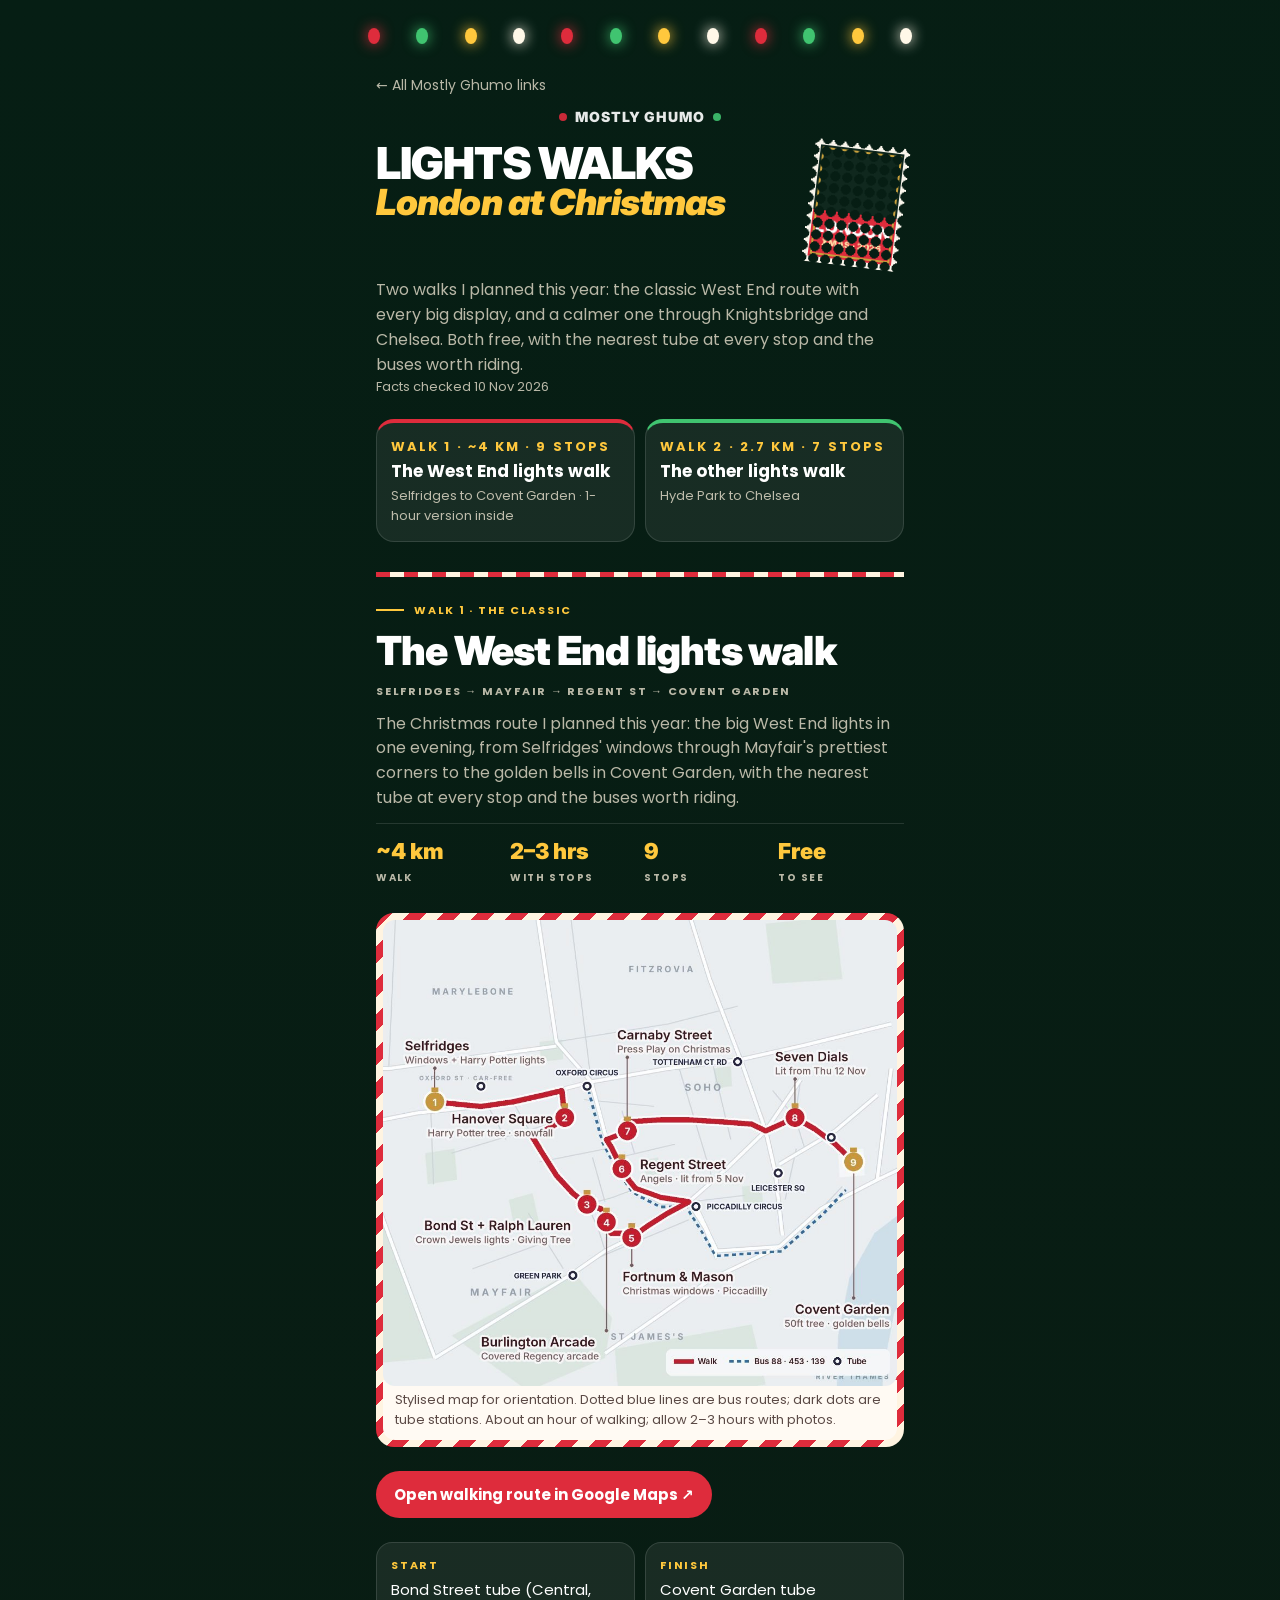
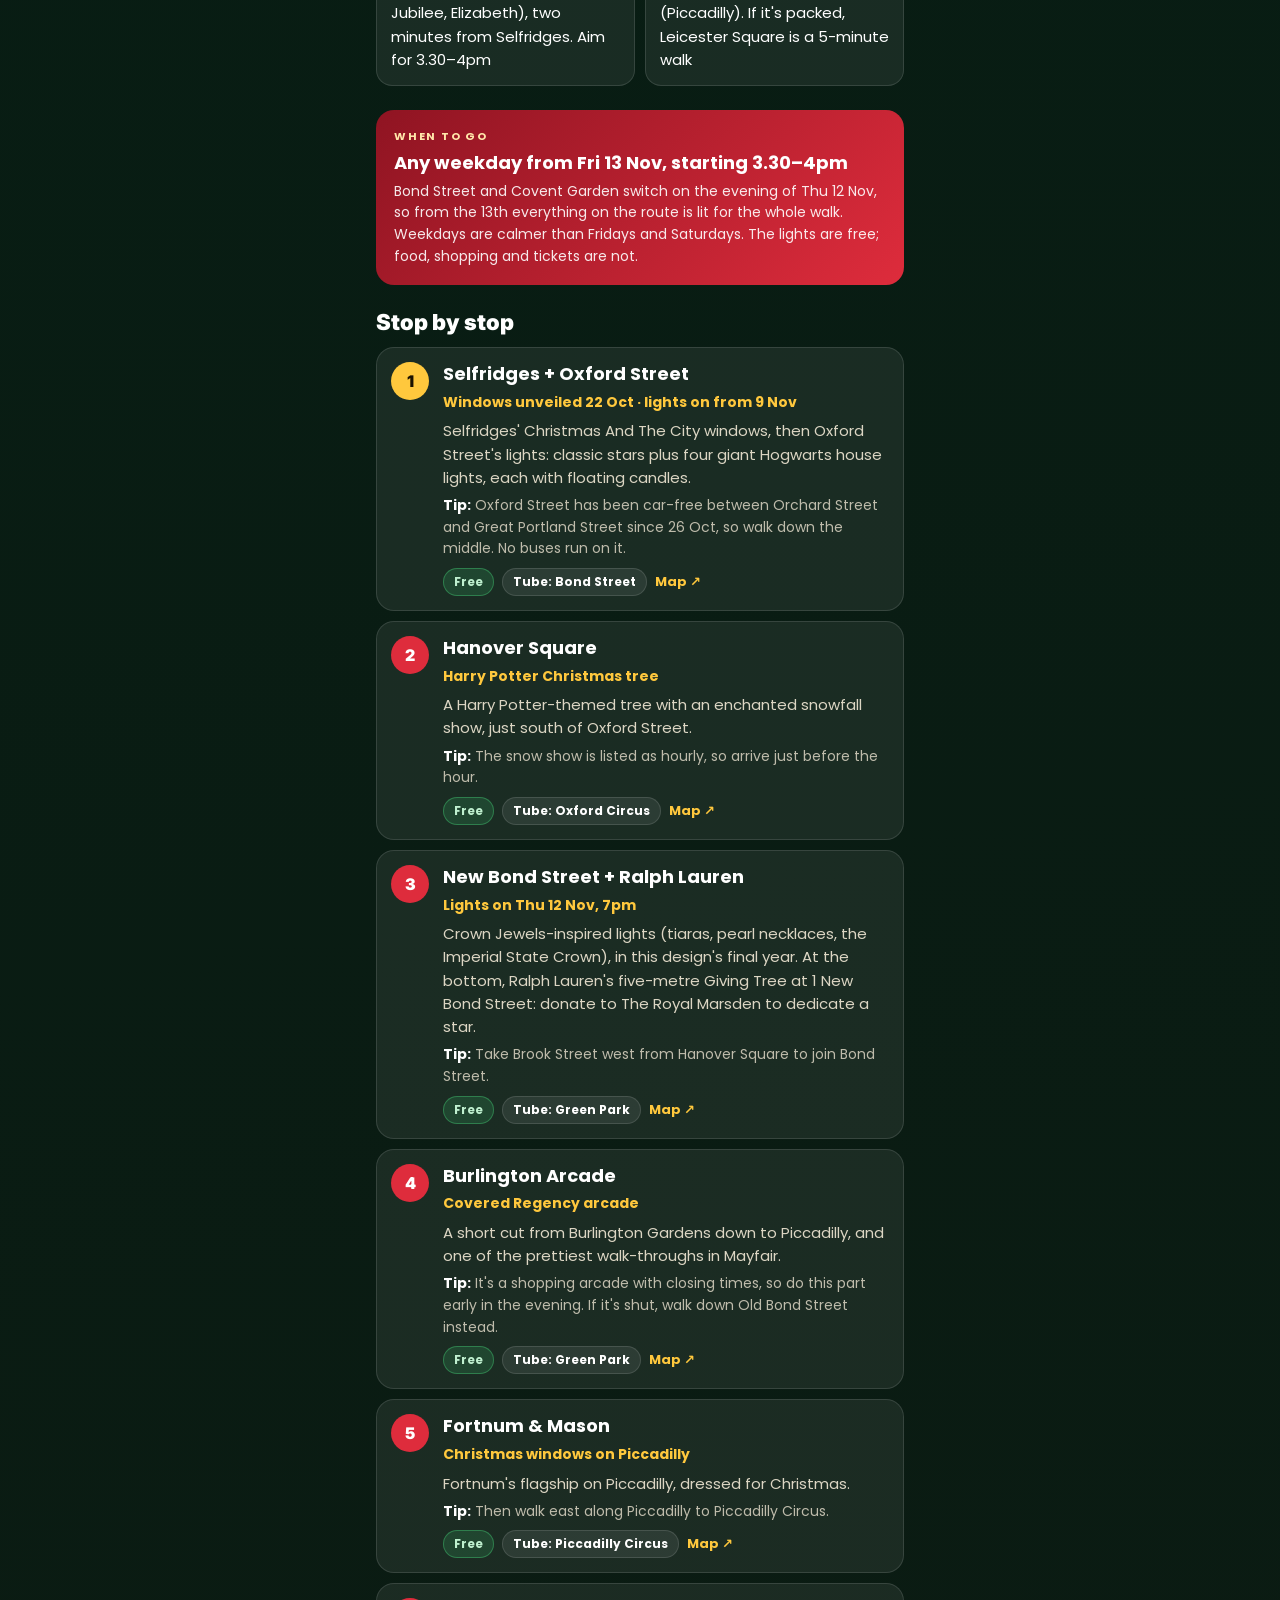
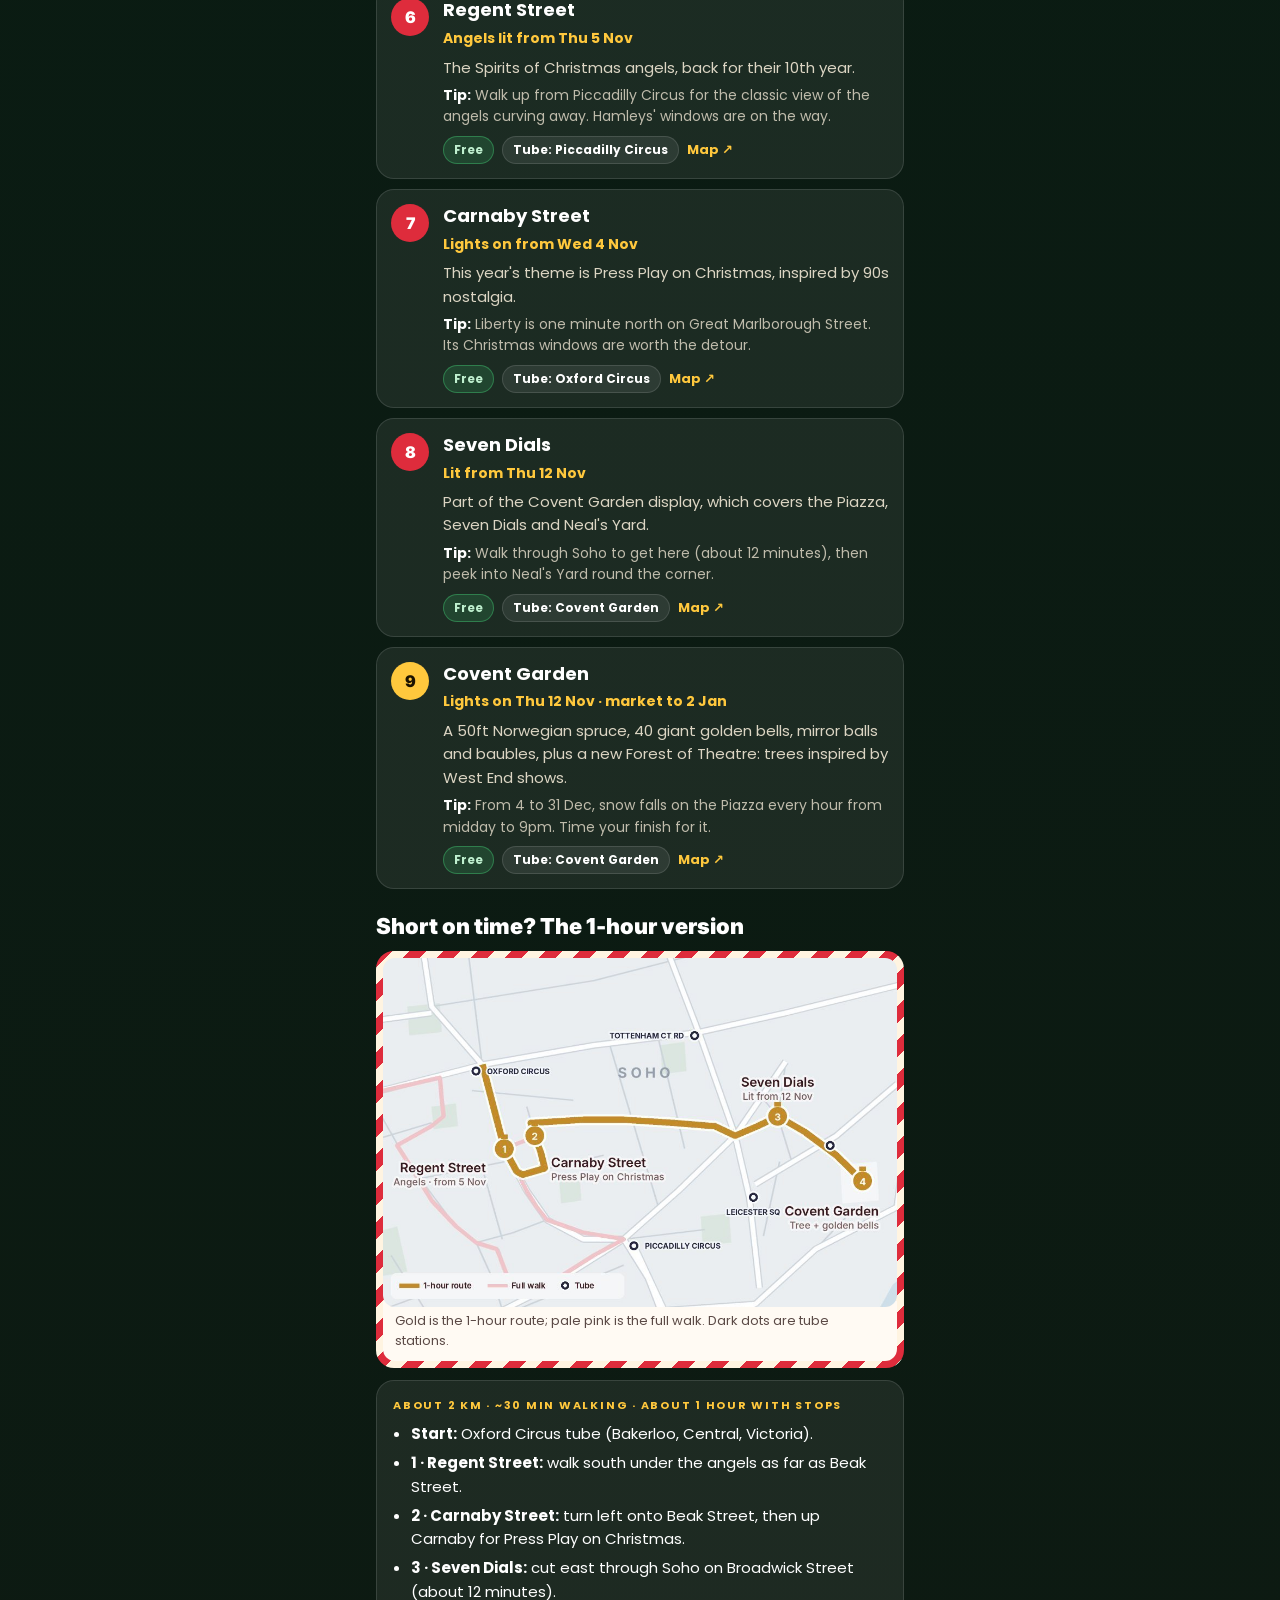
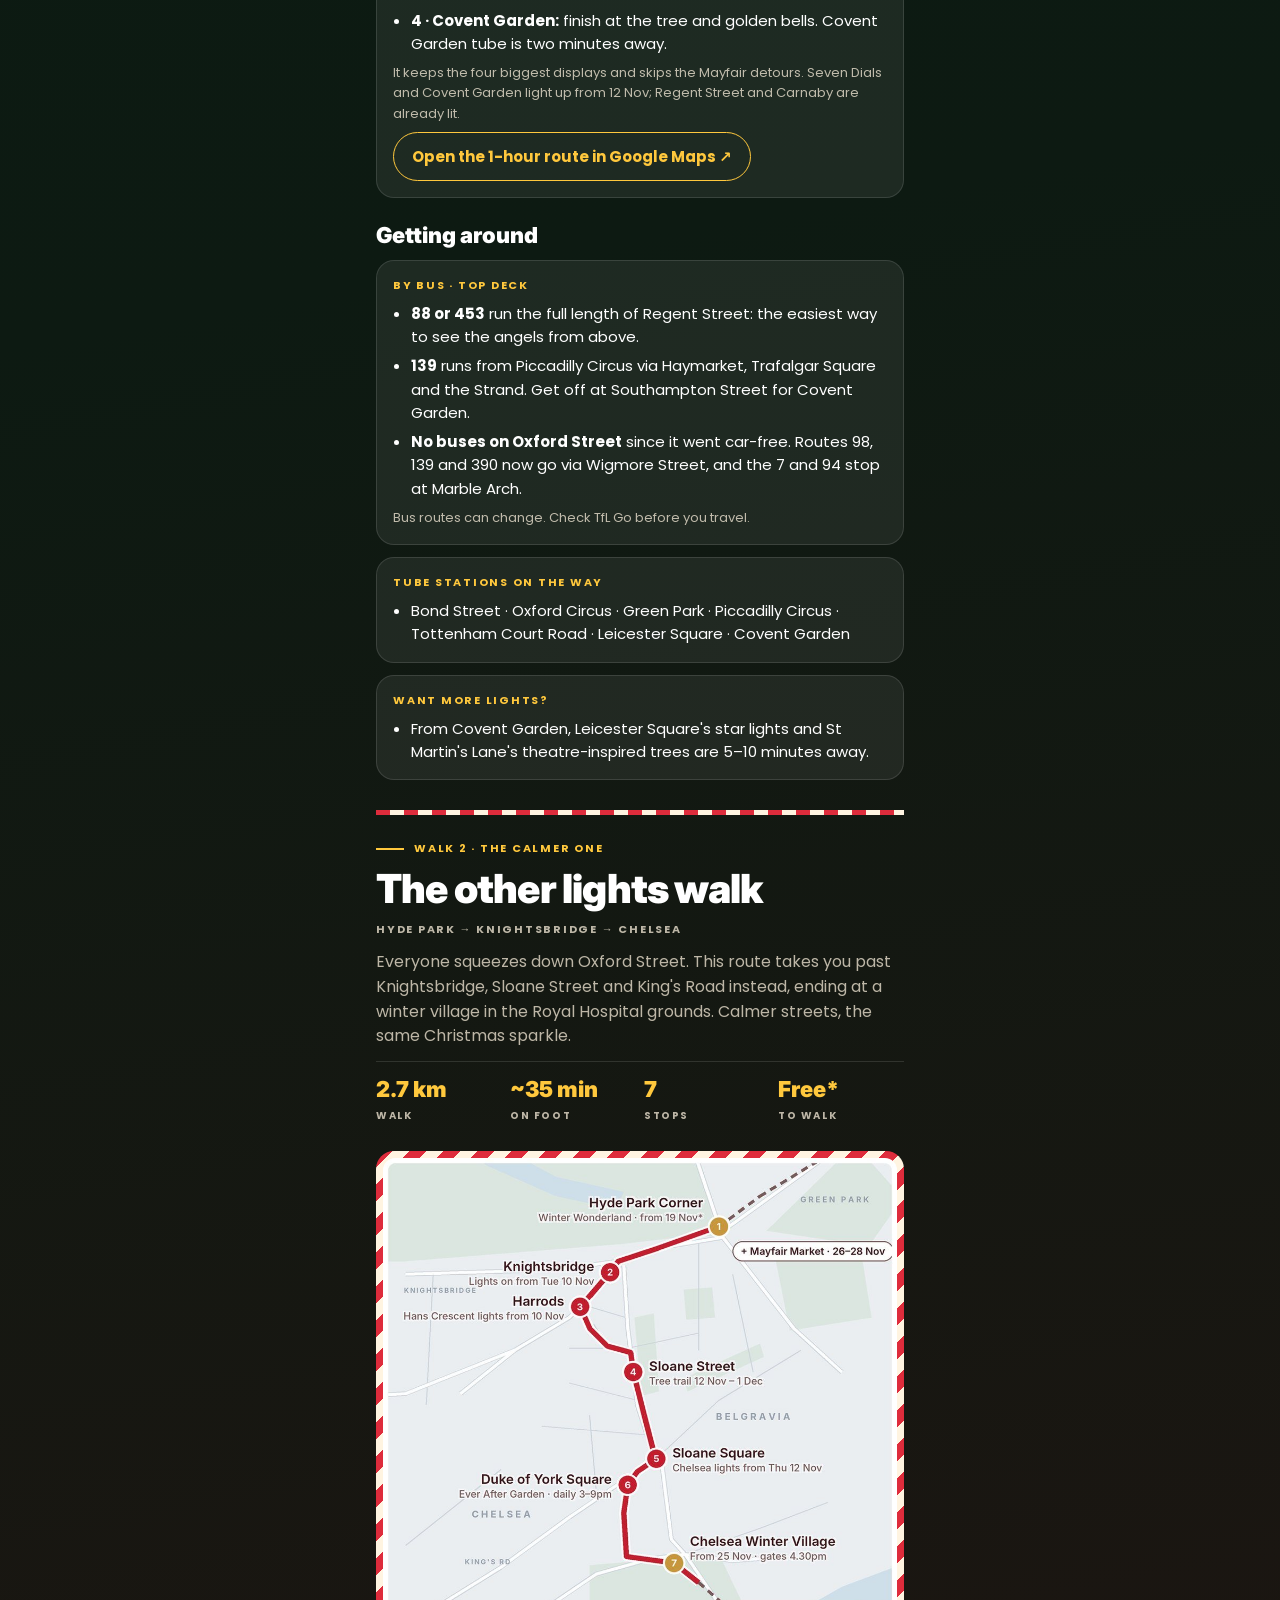
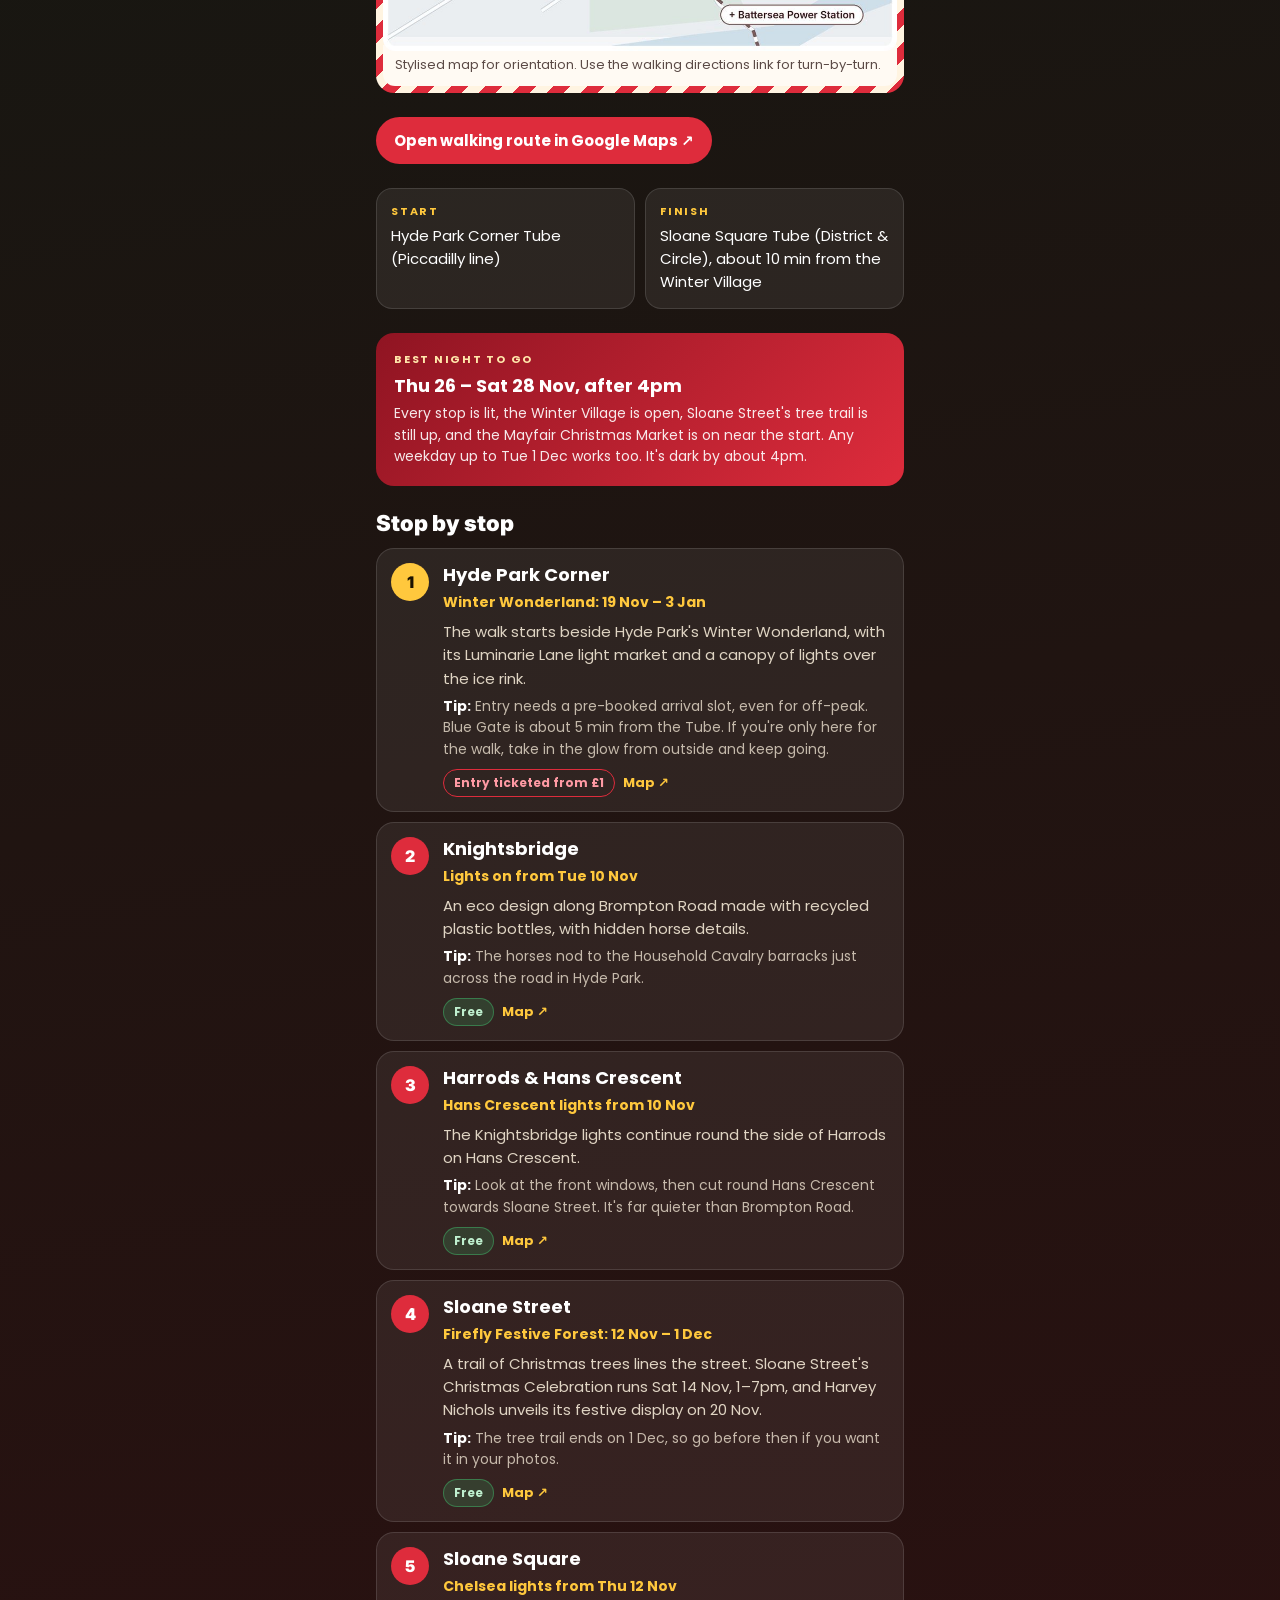
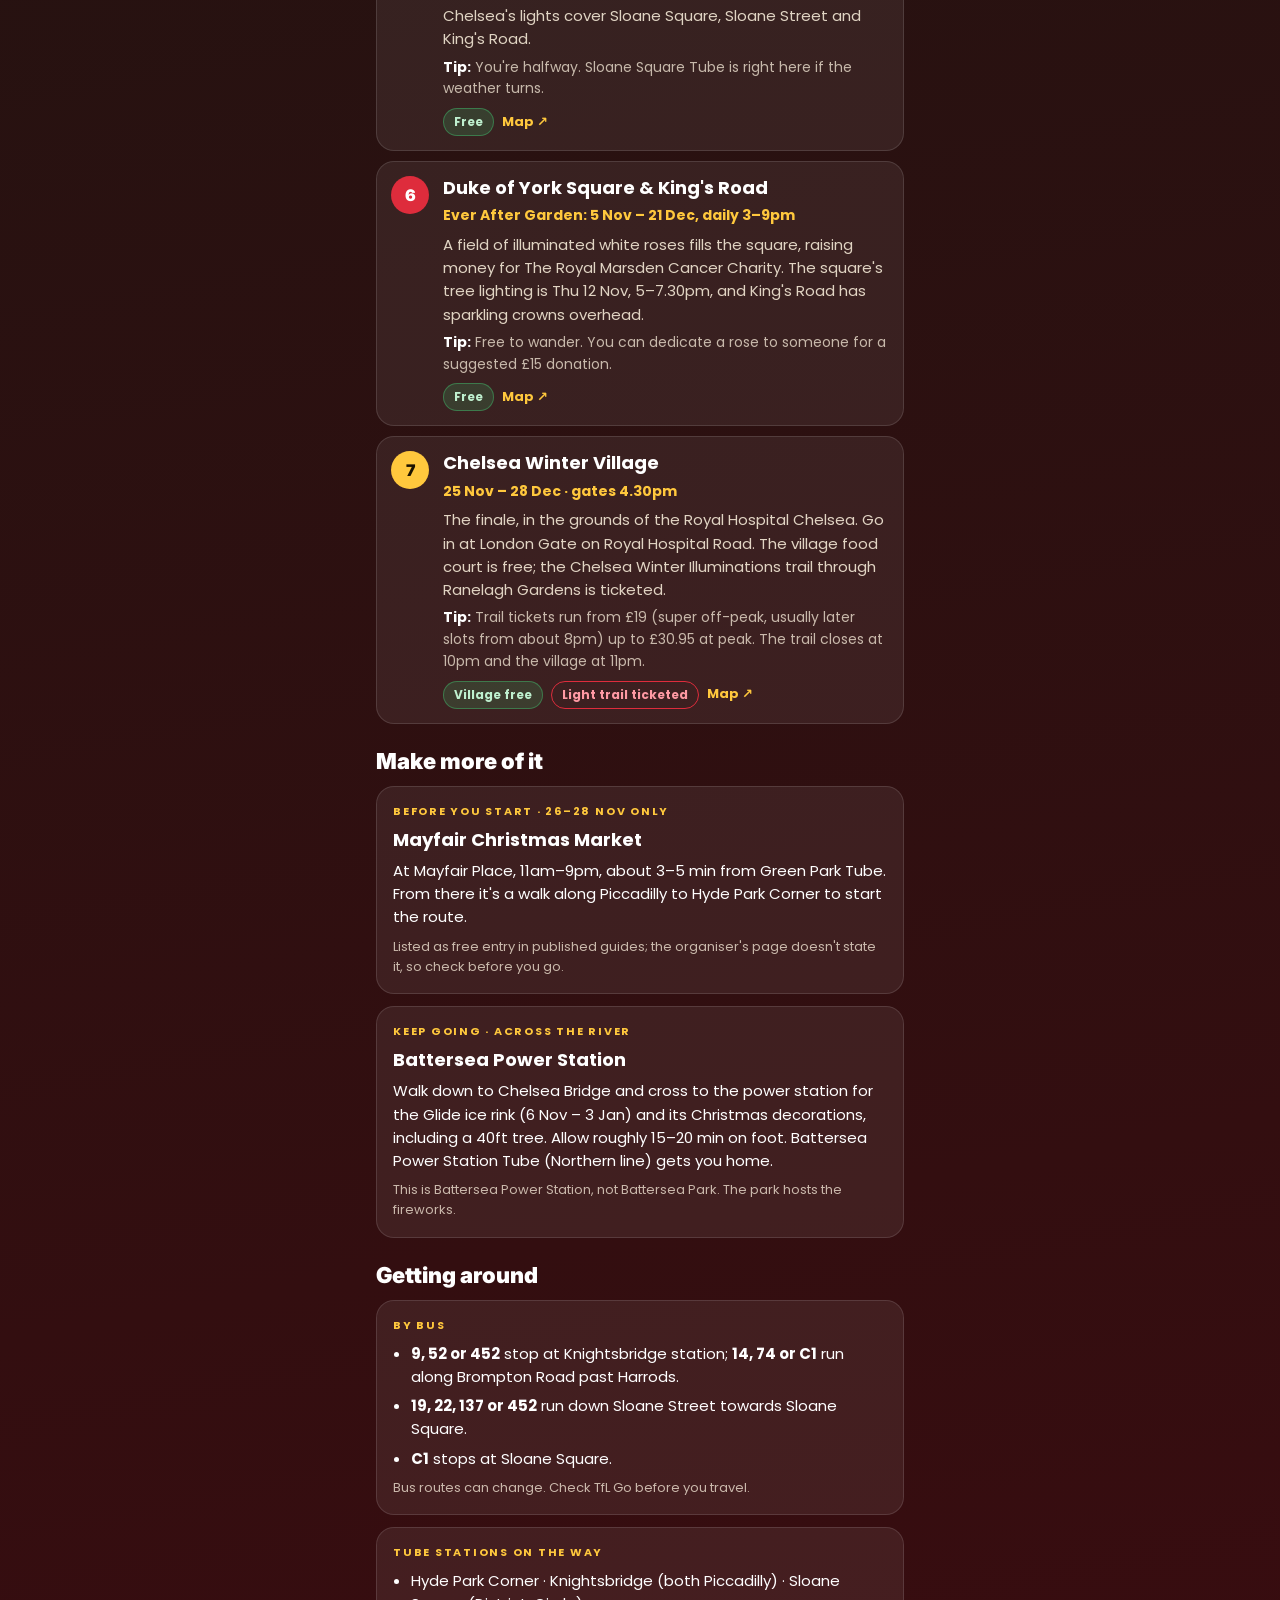
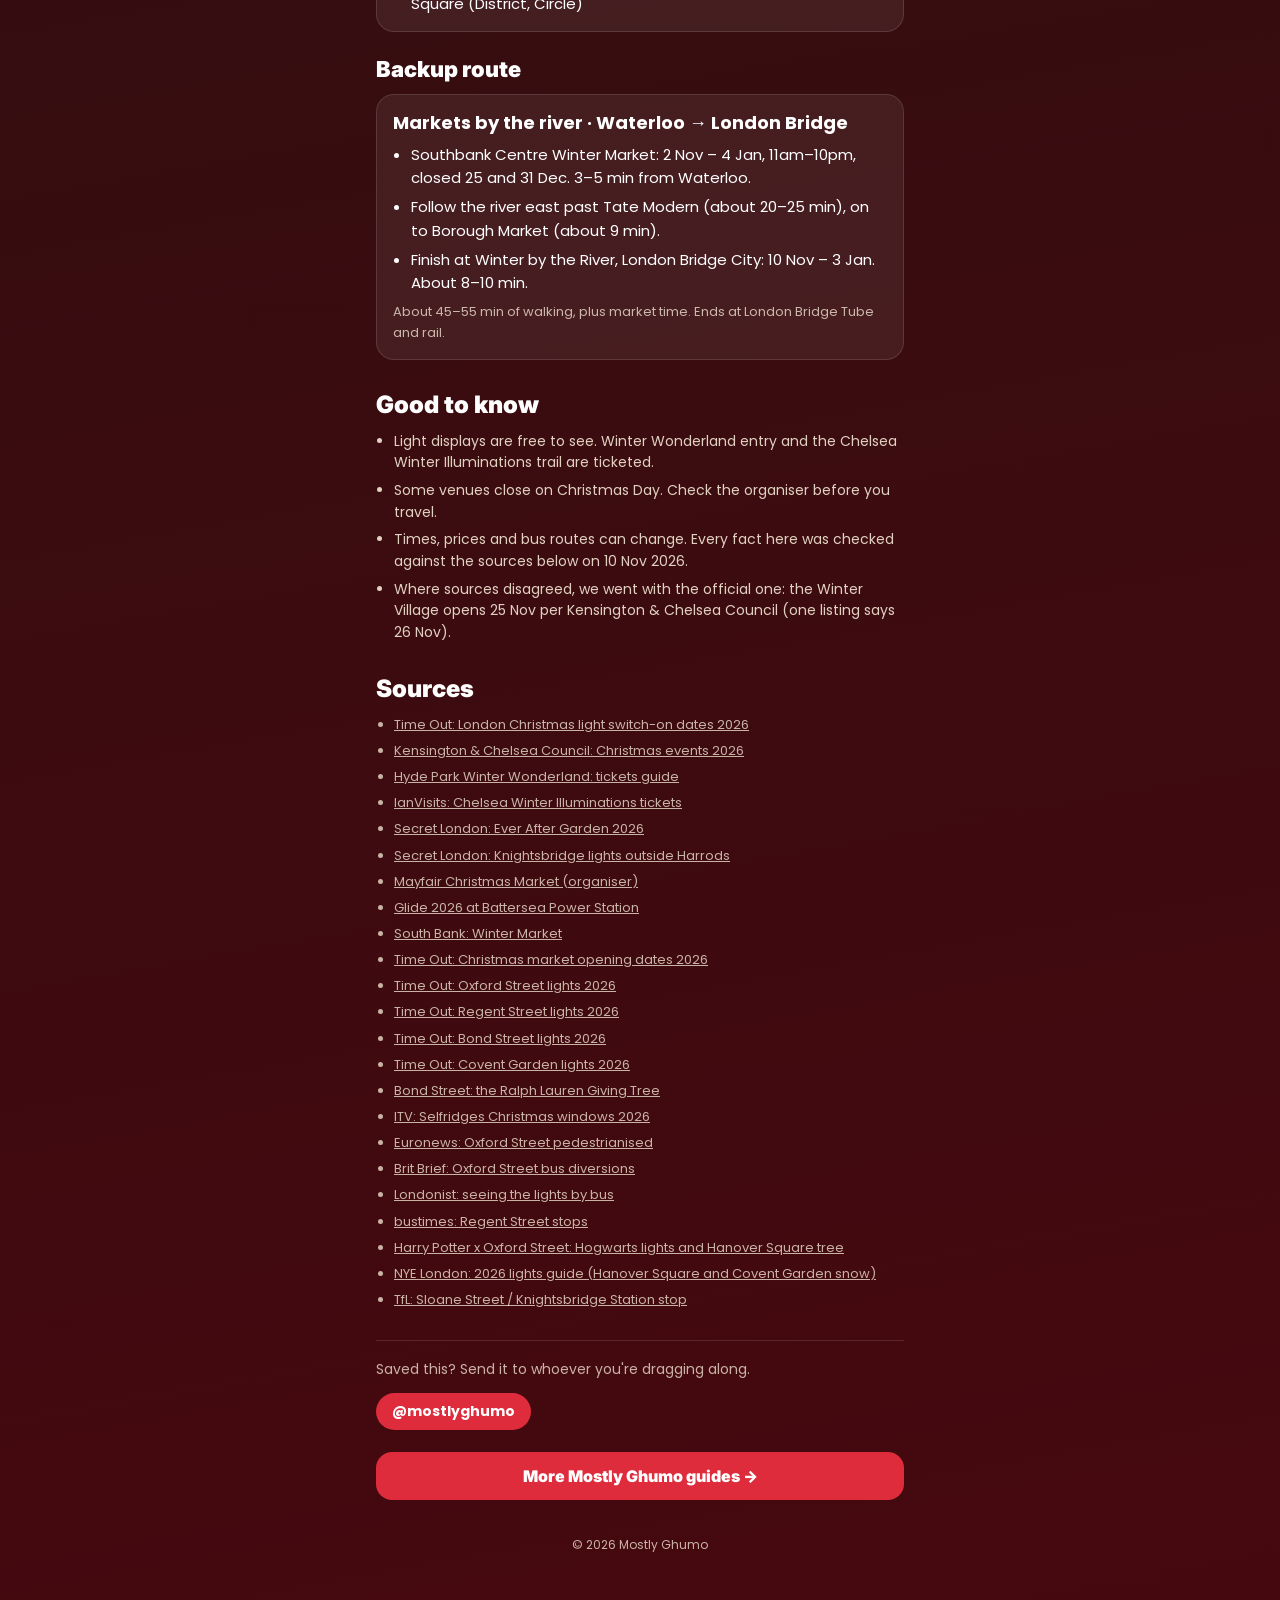
==== london-christmas-lights/index.html @ 2787b3d9 "Add London Christmas lights walks guide and link it from the hub Co-Authored-By: Claude Opus 5.5 <no" ====
<!doctype html>
<html lang="en">
<head>
<meta charset="utf-8">
<meta name="viewport" content="width=device-width,initial-scale=1">
<title>London Christmas Lights Walks 2026 · Mostly Ghumo</title>
<meta name="description" content="The London Christmas lights walk I planned this year: 9 West End stops from Selfridges to Covent Garden, a 1-hour version, a calmer Knightsbridge and Chelsea walk, plus nearest tubes and buses.">
<meta property="og:title" content="London Christmas lights walks 2026">
<meta property="og:description" content="9 stops, ~4 km, free: Selfridges to Covent Garden, with tubes and buses at every stop.">
<meta property="og:image" content="../assets/og-lights-walk.jpg">
<link rel="preconnect" href="https://fonts.googleapis.com"><link rel="preconnect" href="https://fonts.gstatic.com" crossorigin>
<link href="https://fonts.googleapis.com/css2?family=Inter:ital,wght@0,900;1,900&family=Poppins:wght@400;500;700&display=swap" rel="stylesheet">
<link rel="stylesheet" href="../assets/style.css">
<style>
/* Lights-walk guide, in the site's night-sky Christmas theme */
.lw{display:flex;flex-direction:column;gap:30px;margin-top:22px;line-height:1.55}
.lw section{margin-top:0}
.lw h2,.lw h3{margin:0;text-wrap:balance}
.lw h2{font:900 24px "Inter",sans-serif;display:block}
.lw h3{font:700 18px "Poppins",sans-serif;line-height:1.3}
.lw p{margin:0}
.lw .caps{font:700 11px "Poppins",sans-serif;letter-spacing:.16em;text-transform:uppercase}
.lw .switch{display:grid;grid-template-columns:1fr 1fr;gap:10px}
.lw .switch a{display:flex;flex-direction:column;gap:4px;padding:14px;border-radius:18px;background:var(--card);border:1px solid var(--line);border-top:4px solid var(--red);text-decoration:none;min-width:0}
.lw .switch a:last-child{border-top-color:var(--green)}
.lw .switch a .caps{color:var(--gold)}
.lw .switch a b{font-size:17px;line-height:1.25}
.lw .switch a span{color:var(--muted);font-size:13px}
@media (max-width:440px){.lw .switch{grid-template-columns:1fr}}
.lw .route{display:flex;flex-direction:column;gap:24px;padding-top:30px;background:repeating-linear-gradient(90deg,var(--red) 0 14px,var(--cream) 14px 28px) top/100% 5px no-repeat}
.lw .hero{display:flex;flex-direction:column;gap:12px;text-align:left;margin:0}
.lw .eyebrow{display:flex;align-items:center;gap:10px;color:var(--gold)}
.lw .eyebrow::before{content:"";width:28px;height:2px;background:var(--gold)}
.lw .routeh{font:900 clamp(30px,8vw,40px)/1 "Inter",sans-serif;letter-spacing:-.02em}
.lw .path{color:var(--muted)}
.lw .lede{color:var(--muted)}
.lw .stats{display:grid;grid-template-columns:repeat(4,1fr);gap:8px;border-top:1px solid var(--line);padding-top:14px}
.lw .stats b{display:block;font:900 22px "Inter",sans-serif;color:var(--gold)}
.lw .stats span{color:var(--muted);font-size:10px}
@media (max-width:440px){.lw .stats{grid-template-columns:repeat(2,1fr);row-gap:14px}}
.lw .map{margin:0;padding:7px;border-radius:18px;background:repeating-linear-gradient(135deg,var(--red) 0 12px,var(--cream) 12px 24px)}
.lw .map img{display:block;width:100%;height:auto;border-radius:12px}
.lw .map figcaption{color:#5b4a46;background:#fffaf3;font-size:13px;padding:10px 12px;border-radius:0 0 12px 12px;margin-top:-6px}
.lw .btnrow{display:flex;flex-wrap:wrap;gap:10px}
.lw .btn{display:inline-flex;align-items:center;gap:8px;background:var(--red);color:#fff;text-decoration:none;font-weight:700;padding:12px 18px;border-radius:99px;font-size:15px}
.lw .btn.ghost{background:transparent;border:1.5px solid var(--gold);color:var(--gold)}
.lw .plan{display:grid;grid-template-columns:1fr 1fr;gap:10px}
.lw .plan div{background:var(--card);border:1px solid var(--line);border-radius:16px;padding:14px;min-width:0;font-size:15px}
.lw .plan .caps{color:var(--gold);display:block;margin-bottom:4px}
@media (max-width:440px){.lw .plan{grid-template-columns:1fr}}
.lw .best{background:linear-gradient(135deg,#8f1422,var(--red));border-radius:18px;padding:18px;display:flex;flex-direction:column;gap:6px}
.lw .best .caps{color:#ffe6aa}
.lw .best p{font-size:18px;font-weight:700;line-height:1.3}
.lw .best small{opacity:.9;font-size:14px}
.lw .section{display:flex;flex-direction:column;gap:12px}
.lw .sub{font:900 22px "Inter",sans-serif}
.lw .stops{list-style:none;margin:0;padding:0;display:grid;gap:10px}
.lw .stop{display:grid;grid-template-columns:40px 1fr;gap:12px;padding:14px;border-radius:18px;background:var(--card);border:1px solid var(--line)}
.lw .num{width:38px;height:38px;border-radius:50%;background:var(--red);color:#fff;display:grid;place-items:center;font:900 16px "Inter",sans-serif}
.lw .stop.end .num{background:var(--gold);color:#1b1200}
.lw .stop > div{min-width:0;display:flex;flex-direction:column;gap:6px}
.lw .when{color:var(--gold);font-weight:700;font-size:14px}
.lw .what{color:rgba(255,244,225,.85);font-size:15px}
.lw .tip{font-size:14px;color:var(--muted)}
.lw .tip b{color:#fff}
.lw .meta{display:flex;flex-wrap:wrap;gap:8px;align-items:center;margin-top:2px}
.lw .chip{font:700 12px "Poppins",sans-serif;padding:4px 10px;border-radius:99px;background:rgba(64,196,112,.18);border:1px solid rgba(64,196,112,.45);color:#bff0cf;cursor:default}
.lw .chip.tube{background:rgba(255,255,255,.08);border-color:var(--line);color:#fff}
.lw .chip.paid{background:transparent;border-color:var(--red);color:#ff9aa4}
.lw .maplink{font-size:13px;font-weight:700;color:var(--gold);text-decoration:none}
.lw .card{background:var(--card);border:1px solid var(--line);border-radius:18px;padding:16px;display:flex;flex-direction:column;gap:8px;font-size:15px}
.lw .card .caps{color:var(--gold)!important}
.lw .card ul,.lw .facts{margin:0;padding-left:18px;display:flex;flex-direction:column;gap:6px}
.lw .note{margin:0;padding:0;border:0;color:var(--muted);font-size:13px}
.lw .facts{font-size:14px;color:rgba(255,244,225,.85)}
.lw .src{font-size:13px;color:var(--muted)}
.lw .src li{word-break:break-word}
.lw .src a{color:var(--muted)}
.lw .lwfoot{display:flex;justify-content:space-between;align-items:center;gap:12px;flex-wrap:wrap;border-top:1px solid var(--line);padding-top:18px;color:var(--muted);font-size:14px}
.lw .handle{background:var(--red);color:#fff;padding:8px 16px;border-radius:99px;font-weight:700;text-decoration:none}
.lw a:focus-visible{outline:2px solid var(--gold);outline-offset:3px;border-radius:6px}
</style>
</head>
<body>
<div class="snow" aria-hidden="true"></div>
<main class="wrap">
  <div class="lights" aria-hidden="true"><span></span><span></span><span></span><span></span><span></span><span></span><span></span><span></span><span></span><span></span><span></span><span></span></div>
  <a class="back" href="../">← All Mostly Ghumo links</a>
  <div class="brand">MOSTLY GHUMO</div>
  <div class="ghead">
    <h1>LIGHTS WALKS<em>London at Christmas</em></h1>
    <div class="stamp" aria-hidden="true"><div><b>LONDON</b><small>XMAS · 2026</small></div></div>
  </div>
  <p class="muted">Two walks I planned this year: the classic West End route with every big display, and a calmer one through Knightsbridge and Chelsea. Both free, with the nearest tube at every stop and the buses worth riding.</p>
  <p class="muted small">Facts checked 10 Nov 2026</p>
  <div class="lw">
<nav class="switch" aria-label="Choose a walk">
    <a href="#west-end"><span class="caps">Walk 1 · ~4 km · 9 stops</span><b>The West End lights walk</b><span>Selfridges to Covent Garden · 1-hour version inside</span></a>
    <a href="#knightsbridge"><span class="caps">Walk 2 · 2.7 km · 7 stops</span><b>The other lights walk</b><span>Hyde Park to Chelsea</span></a>
  </nav>

  <section id="west-end" class="route">
  <header class="hero">
    <span class="eyebrow caps">Walk 1 · The classic</span>
    <h2 class="routeh">The West End lights walk</h2>
    <span class="path caps">Selfridges → Mayfair → Regent St → Covent Garden</span>
    <p class="lede">The Christmas route I planned this year: the big West End lights in one evening, from Selfridges' windows through Mayfair's prettiest corners to the golden bells in Covent Garden, with the nearest tube at every stop and the buses worth riding.</p>
    <div class="stats">
      <div><b>~4 km</b><span class="caps">Walk</span></div>
      <div><b>2–3 hrs</b><span class="caps">With stops</span></div>
      <div><b>9</b><span class="caps">Stops</span></div>
      <div><b>Free</b><span class="caps">To see</span></div>
    </div>
  </header>

  <figure class="map" style="margin:0">
    <img loading="lazy" src="../assets/lights-west-end-map.jpg" alt="Route map from Selfridges along Oxford Street to Hanover Square, down New Bond Street to Ralph Lauren, through Burlington Arcade to Fortnum and Mason, up Regent Street to Carnaby Street, then through Soho to Seven Dials and Covent Garden, with tube stations and bus routes 88, 453 and 139 marked" width="944" height="856">
    <figcaption>Stylised map for orientation. Dotted blue lines are bus routes; dark dots are tube stations. About an hour of walking; allow 2–3 hours with photos.</figcaption>
  </figure>

  <div class="btnrow">
    <a class="btn" href="https://www.google.com/maps/dir/?api=1&origin=Selfridges+London&destination=Covent+Garden+Piazza+London&waypoints=Hanover+Square+London%7CRalph+Lauren+1+New+Bond+Street+London%7CBurlington+Arcade+London%7CFortnum+%26+Mason+Piccadilly+London%7CCarnaby+Street+London%7CSeven+Dials+London&travelmode=walking" target="_blank" rel="noopener">Open walking route in Google Maps ↗</a>
  </div>

  <section class="plan" aria-label="Start and finish">
    <div><span class="caps">Start</span>Bond Street tube (Central, Jubilee, Elizabeth), two minutes from Selfridges. Aim for 3.30–4pm</div>
    <div><span class="caps">Finish</span>Covent Garden tube (Piccadilly). If it's packed, Leicester Square is a 5-minute walk</div>
  </section>

  <div class="best">
    <span class="caps">When to go</span>
    <p>Any weekday from Fri 13 Nov, starting 3.30–4pm</p>
    <small>Bond Street and Covent Garden switch on the evening of Thu 12 Nov, so from the 13th everything on the route is lit for the whole walk. Weekdays are calmer than Fridays and Saturdays. The lights are free; food, shopping and tickets are not.</small>
  </div>

  <section class="section">
    <h3 class="sub">Stop by stop</h3>
    <ol class="stops">
      <li class="stop end"><span class="num">1</span><div>
        <h3>Selfridges + Oxford Street</h3><span class="when">Windows unveiled 22 Oct · lights on from 9 Nov</span>
        <p class="what">Selfridges' Christmas And The City windows, then Oxford Street's lights: classic stars plus four giant Hogwarts house lights, each with floating candles.</p>
        <p class="tip"><b>Tip:</b> Oxford Street has been car-free between Orchard Street and Great Portland Street since 26 Oct, so walk down the middle. No buses run on it.</p>
        <div class="meta"><span class="chip">Free</span><span class="chip tube">Tube: Bond Street</span><a class="maplink" href="https://www.google.com/maps/search/?api=1&query=Selfridges+Oxford+Street+London" target="_blank" rel="noopener">Map ↗</a></div></div></li>
      <li class="stop"><span class="num">2</span><div>
        <h3>Hanover Square</h3><span class="when">Harry Potter Christmas tree</span>
        <p class="what">A Harry Potter-themed tree with an enchanted snowfall show, just south of Oxford Street.</p>
        <p class="tip"><b>Tip:</b> The snow show is listed as hourly, so arrive just before the hour.</p>
        <div class="meta"><span class="chip">Free</span><span class="chip tube">Tube: Oxford Circus</span><a class="maplink" href="https://www.google.com/maps/search/?api=1&query=Hanover+Square+London+W1" target="_blank" rel="noopener">Map ↗</a></div></div></li>
      <li class="stop"><span class="num">3</span><div>
        <h3>New Bond Street + Ralph Lauren</h3><span class="when">Lights on Thu 12 Nov, 7pm</span>
        <p class="what">Crown Jewels-inspired lights (tiaras, pearl necklaces, the Imperial State Crown), in this design's final year. At the bottom, Ralph Lauren's five-metre Giving Tree at 1 New Bond Street: donate to The Royal Marsden to dedicate a star.</p>
        <p class="tip"><b>Tip:</b> Take Brook Street west from Hanover Square to join Bond Street.</p>
        <div class="meta"><span class="chip">Free</span><span class="chip tube">Tube: Green Park</span><a class="maplink" href="https://www.google.com/maps/search/?api=1&query=Ralph+Lauren+1+New+Bond+Street+London" target="_blank" rel="noopener">Map ↗</a></div></div></li>
      <li class="stop"><span class="num">4</span><div>
        <h3>Burlington Arcade</h3><span class="when">Covered Regency arcade</span>
        <p class="what">A short cut from Burlington Gardens down to Piccadilly, and one of the prettiest walk-throughs in Mayfair.</p>
        <p class="tip"><b>Tip:</b> It's a shopping arcade with closing times, so do this part early in the evening. If it's shut, walk down Old Bond Street instead.</p>
        <div class="meta"><span class="chip">Free</span><span class="chip tube">Tube: Green Park</span><a class="maplink" href="https://www.google.com/maps/search/?api=1&query=Burlington+Arcade+London" target="_blank" rel="noopener">Map ↗</a></div></div></li>
      <li class="stop"><span class="num">5</span><div>
        <h3>Fortnum &amp; Mason</h3><span class="when">Christmas windows on Piccadilly</span>
        <p class="what">Fortnum's flagship on Piccadilly, dressed for Christmas.</p>
        <p class="tip"><b>Tip:</b> Then walk east along Piccadilly to Piccadilly Circus.</p>
        <div class="meta"><span class="chip">Free</span><span class="chip tube">Tube: Piccadilly Circus</span><a class="maplink" href="https://www.google.com/maps/search/?api=1&query=Fortnum+%26+Mason+181+Piccadilly+London" target="_blank" rel="noopener">Map ↗</a></div></div></li>
      <li class="stop"><span class="num">6</span><div>
        <h3>Regent Street</h3><span class="when">Angels lit from Thu 5 Nov</span>
        <p class="what">The Spirits of Christmas angels, back for their 10th year.</p>
        <p class="tip"><b>Tip:</b> Walk up from Piccadilly Circus for the classic view of the angels curving away. Hamleys' windows are on the way.</p>
        <div class="meta"><span class="chip">Free</span><span class="chip tube">Tube: Piccadilly Circus</span><a class="maplink" href="https://www.google.com/maps/search/?api=1&query=Regent+Street+London" target="_blank" rel="noopener">Map ↗</a></div></div></li>
      <li class="stop"><span class="num">7</span><div>
        <h3>Carnaby Street</h3><span class="when">Lights on from Wed 4 Nov</span>
        <p class="what">This year's theme is Press Play on Christmas, inspired by 90s nostalgia.</p>
        <p class="tip"><b>Tip:</b> Liberty is one minute north on Great Marlborough Street. Its Christmas windows are worth the detour.</p>
        <div class="meta"><span class="chip">Free</span><span class="chip tube">Tube: Oxford Circus</span><a class="maplink" href="https://www.google.com/maps/search/?api=1&query=Carnaby+Street+London" target="_blank" rel="noopener">Map ↗</a></div></div></li>
      <li class="stop"><span class="num">8</span><div>
        <h3>Seven Dials</h3><span class="when">Lit from Thu 12 Nov</span>
        <p class="what">Part of the Covent Garden display, which covers the Piazza, Seven Dials and Neal's Yard.</p>
        <p class="tip"><b>Tip:</b> Walk through Soho to get here (about 12 minutes), then peek into Neal's Yard round the corner.</p>
        <div class="meta"><span class="chip">Free</span><span class="chip tube">Tube: Covent Garden</span><a class="maplink" href="https://www.google.com/maps/search/?api=1&query=Seven+Dials+London" target="_blank" rel="noopener">Map ↗</a></div></div></li>
      <li class="stop end"><span class="num">9</span><div>
        <h3>Covent Garden</h3><span class="when">Lights on Thu 12 Nov · market to 2 Jan</span>
        <p class="what">A 50ft Norwegian spruce, 40 giant golden bells, mirror balls and baubles, plus a new Forest of Theatre: trees inspired by West End shows.</p>
        <p class="tip"><b>Tip:</b> From 4 to 31 Dec, snow falls on the Piazza every hour from midday to 9pm. Time your finish for it.</p>
        <div class="meta"><span class="chip">Free</span><span class="chip tube">Tube: Covent Garden</span><a class="maplink" href="https://www.google.com/maps/search/?api=1&query=Covent+Garden+Piazza+London" target="_blank" rel="noopener">Map ↗</a></div></div></li>
    </ol>
  </section>

  <section class="section" id="short">
    <h3 class="sub">Short on time? The 1-hour version</h3>
    <figure class="map" style="margin:0">
      <img loading="lazy" src="../assets/lights-1-hour-map.jpg" alt="Short route in gold from Oxford Circus down Regent Street, through Carnaby Street and Soho to Seven Dials and Covent Garden, with the full walk shown faintly in pink" width="944" height="640">
      <figcaption>Gold is the 1-hour route; pale pink is the full walk. Dark dots are tube stations.</figcaption>
    </figure>
    <div class="card">
      <span class="caps" style="color:var(--muted)">About 2 km · ~30 min walking · about 1 hour with stops</span>
      <ul>
        <li><b>Start:</b> Oxford Circus tube (Bakerloo, Central, Victoria).</li>
        <li><b>1 · Regent Street:</b> walk south under the angels as far as Beak Street.</li>
        <li><b>2 · Carnaby Street:</b> turn left onto Beak Street, then up Carnaby for Press Play on Christmas.</li>
        <li><b>3 · Seven Dials:</b> cut east through Soho on Broadwick Street (about 12 minutes).</li>
        <li><b>4 · Covent Garden:</b> finish at the tree and golden bells. Covent Garden tube is two minutes away.</li>
      </ul>
      <p class="note">It keeps the four biggest displays and skips the Mayfair detours. Seven Dials and Covent Garden light up from 12 Nov; Regent Street and Carnaby are already lit.</p>
      <div class="btnrow"><a class="btn ghost" href="https://www.google.com/maps/dir/?api=1&origin=Oxford+Circus+station+London&destination=Covent+Garden+Piazza+London&waypoints=Beak+Street+London%7CCarnaby+Street+London%7CSeven+Dials+London&travelmode=walking" target="_blank" rel="noopener">Open the 1-hour route in Google Maps ↗</a></div>
    </div>
  </section>

  <section class="section">
    <h3 class="sub">Getting around</h3>
    <div class="card">
      <span class="caps" style="color:var(--muted)">By bus · top deck</span>
      <ul>
        <li><b>88 or 453</b> run the full length of Regent Street: the easiest way to see the angels from above.</li>
        <li><b>139</b> runs from Piccadilly Circus via Haymarket, Trafalgar Square and the Strand. Get off at Southampton Street for Covent Garden.</li>
        <li><b>No buses on Oxford Street</b> since it went car-free. Routes 98, 139 and 390 now go via Wigmore Street, and the 7 and 94 stop at Marble Arch.</li>
      </ul>
      <p class="note">Bus routes can change. Check TfL Go before you travel.</p>
    </div>
    <div class="card">
      <span class="caps" style="color:var(--muted)">Tube stations on the way</span>
      <ul>
        <li>Bond Street · Oxford Circus · Green Park · Piccadilly Circus · Tottenham Court Road · Leicester Square · Covent Garden</li>
      </ul>
    </div>
    <div class="card">
      <span class="caps" style="color:var(--muted)">Want more lights?</span>
      <ul><li>From Covent Garden, Leicester Square's star lights and St Martin's Lane's theatre-inspired trees are 5–10 minutes away.</li></ul>
    </div>
  </section>
  </section>


  <section id="knightsbridge" class="route">
  <header class="hero">
    <span class="eyebrow caps">Walk 2 · The calmer one</span>
    <h2 class="routeh">The other lights walk</h2>
    <span class="path caps">Hyde Park → Knightsbridge → Chelsea</span>
    <p class="lede">Everyone squeezes down Oxford Street. This route takes you past Knightsbridge, Sloane Street and King's Road instead, ending at a winter village in the Royal Hospital grounds. Calmer streets, the same Christmas sparkle.</p>
    <div class="stats">
      <div><b>2.7 km</b><span class="caps">Walk</span></div>
      <div><b>~35 min</b><span class="caps">On foot</span></div>
      <div><b>7</b><span class="caps">Stops</span></div>
      <div><b>Free*</b><span class="caps">To walk</span></div>
    </div>
  </header>

  <figure class="map" style="margin:0">
    <img loading="lazy" src="../assets/lights-knightsbridge-map.jpg" alt="Route map from Hyde Park Corner through Knightsbridge, Harrods, Sloane Street, Sloane Square and Duke of York Square to Chelsea Winter Village" width="968" height="929">
    <figcaption>Stylised map for orientation. Use the walking directions link for turn-by-turn.</figcaption>
  </figure>

  <div class="btnrow">
    <a class="btn" href="https://www.google.com/maps/dir/?api=1&origin=Hyde+Park+Corner+station+London&destination=Royal+Hospital+Chelsea+London+Gate+Royal+Hospital+Road&waypoints=Harrods+London%7CSloane+Square+London%7CDuke+of+York+Square+London&travelmode=walking" target="_blank" rel="noopener">Open walking route in Google Maps ↗</a>
  </div>

  <section class="plan" aria-label="Start and finish">
    <div><span class="caps">Start</span>Hyde Park Corner Tube (Piccadilly line)</div>
    <div><span class="caps">Finish</span>Sloane Square Tube (District &amp; Circle), about 10 min from the Winter Village</div>
  </section>

  <div class="best">
    <span class="caps">Best night to go</span>
    <p>Thu 26 – Sat 28 Nov, after 4pm</p>
    <small>Every stop is lit, the Winter Village is open, Sloane Street's tree trail is still up, and the Mayfair Christmas Market is on near the start. Any weekday up to Tue 1 Dec works too. It's dark by about 4pm.</small>
  </div>

  <section class="section">
    <h3 class="sub">Stop by stop</h3>
    <ol class="stops">
      <li class="stop end">
        <span class="num">1</span>
        <div>
          <h3>Hyde Park Corner</h3>
          <span class="when">Winter Wonderland: 19 Nov – 3 Jan</span>
          <p class="what">The walk starts beside Hyde Park's Winter Wonderland, with its Luminarie Lane light market and a canopy of lights over the ice rink.</p>
          <p class="tip"><b>Tip:</b> Entry needs a pre-booked arrival slot, even for off-peak. Blue Gate is about 5 min from the Tube. If you're only here for the walk, take in the glow from outside and keep going.</p>
          <div class="meta"><span class="chip paid">Entry ticketed from £1</span><a class="maplink" href="https://www.google.com/maps/search/?api=1&query=Hyde+Park+Corner+London" target="_blank" rel="noopener">Map ↗</a></div>
        </div>
      </li>
      <li class="stop">
        <span class="num">2</span>
        <div>
          <h3>Knightsbridge</h3>
          <span class="when">Lights on from Tue 10 Nov</span>
          <p class="what">An eco design along Brompton Road made with recycled plastic bottles, with hidden horse details.</p>
          <p class="tip"><b>Tip:</b> The horses nod to the Household Cavalry barracks just across the road in Hyde Park.</p>
          <div class="meta"><span class="chip">Free</span><a class="maplink" href="https://www.google.com/maps/search/?api=1&query=Brompton+Road+Knightsbridge+London" target="_blank" rel="noopener">Map ↗</a></div>
        </div>
      </li>
      <li class="stop">
        <span class="num">3</span>
        <div>
          <h3>Harrods &amp; Hans Crescent</h3>
          <span class="when">Hans Crescent lights from 10 Nov</span>
          <p class="what">The Knightsbridge lights continue round the side of Harrods on Hans Crescent.</p>
          <p class="tip"><b>Tip:</b> Look at the front windows, then cut round Hans Crescent towards Sloane Street. It's far quieter than Brompton Road.</p>
          <div class="meta"><span class="chip">Free</span><a class="maplink" href="https://www.google.com/maps/search/?api=1&query=Hans+Crescent+London+SW1X" target="_blank" rel="noopener">Map ↗</a></div>
        </div>
      </li>
      <li class="stop">
        <span class="num">4</span>
        <div>
          <h3>Sloane Street</h3>
          <span class="when">Firefly Festive Forest: 12 Nov – 1 Dec</span>
          <p class="what">A trail of Christmas trees lines the street. Sloane Street's Christmas Celebration runs Sat 14 Nov, 1–7pm, and Harvey Nichols unveils its festive display on 20 Nov.</p>
          <p class="tip"><b>Tip:</b> The tree trail ends on 1 Dec, so go before then if you want it in your photos.</p>
          <div class="meta"><span class="chip">Free</span><a class="maplink" href="https://www.google.com/maps/search/?api=1&query=Sloane+Street+London+SW1X" target="_blank" rel="noopener">Map ↗</a></div>
        </div>
      </li>
      <li class="stop">
        <span class="num">5</span>
        <div>
          <h3>Sloane Square</h3>
          <span class="when">Chelsea lights from Thu 12 Nov</span>
          <p class="what">Chelsea's lights cover Sloane Square, Sloane Street and King's Road.</p>
          <p class="tip"><b>Tip:</b> You're halfway. Sloane Square Tube is right here if the weather turns.</p>
          <div class="meta"><span class="chip">Free</span><a class="maplink" href="https://www.google.com/maps/search/?api=1&query=Sloane+Square+London" target="_blank" rel="noopener">Map ↗</a></div>
        </div>
      </li>
      <li class="stop">
        <span class="num">6</span>
        <div>
          <h3>Duke of York Square &amp; King's Road</h3>
          <span class="when">Ever After Garden: 5 Nov – 21 Dec, daily 3–9pm</span>
          <p class="what">A field of illuminated white roses fills the square, raising money for The Royal Marsden Cancer Charity. The square's tree lighting is Thu 12 Nov, 5–7.30pm, and King's Road has sparkling crowns overhead.</p>
          <p class="tip"><b>Tip:</b> Free to wander. You can dedicate a rose to someone for a suggested £15 donation.</p>
          <div class="meta"><span class="chip">Free</span><a class="maplink" href="https://www.google.com/maps/search/?api=1&query=Duke+of+York+Square+London+SW3" target="_blank" rel="noopener">Map ↗</a></div>
        </div>
      </li>
      <li class="stop end">
        <span class="num">7</span>
        <div>
          <h3>Chelsea Winter Village</h3>
          <span class="when">25 Nov – 28 Dec · gates 4.30pm</span>
          <p class="what">The finale, in the grounds of the Royal Hospital Chelsea. Go in at London Gate on Royal Hospital Road. The village food court is free; the Chelsea Winter Illuminations trail through Ranelagh Gardens is ticketed.</p>
          <p class="tip"><b>Tip:</b> Trail tickets run from £19 (super off-peak, usually later slots from about 8pm) up to £30.95 at peak. The trail closes at 10pm and the village at 11pm.</p>
          <div class="meta"><span class="chip">Village free</span><span class="chip paid">Light trail ticketed</span><a class="maplink" href="https://www.google.com/maps/search/?api=1&query=Royal+Hospital+Chelsea+London+Gate+Royal+Hospital+Road" target="_blank" rel="noopener">Map ↗</a></div>
        </div>
      </li>
    </ol>
  </section>

  <section class="section">
    <h3 class="sub">Make more of it</h3>
    <div class="card">
      <span class="caps" style="color:var(--muted)">Before you start · 26–28 Nov only</span>
      <h3>Mayfair Christmas Market</h3>
      <p>At Mayfair Place, 11am–9pm, about 3–5 min from Green Park Tube. From there it's a walk along Piccadilly to Hyde Park Corner to start the route.</p>
      <p class="note">Listed as free entry in published guides; the organiser's page doesn't state it, so check before you go.</p>
    </div>
    <div class="card">
      <span class="caps" style="color:var(--muted)">Keep going · across the river</span>
      <h3>Battersea Power Station</h3>
      <p>Walk down to Chelsea Bridge and cross to the power station for the Glide ice rink (6 Nov – 3 Jan) and its Christmas decorations, including a 40ft tree. Allow roughly 15–20 min on foot. Battersea Power Station Tube (Northern line) gets you home.</p>
      <p class="note">This is Battersea Power Station, not Battersea Park. The park hosts the fireworks.</p>
    </div>
  </section>

  <section class="section">
    <h3 class="sub">Getting around</h3>
    <div class="card">
      <span class="caps" style="color:var(--muted)">By bus</span>
      <ul>
        <li><b>9, 52 or 452</b> stop at Knightsbridge station; <b>14, 74 or C1</b> run along Brompton Road past Harrods.</li>
        <li><b>19, 22, 137 or 452</b> run down Sloane Street towards Sloane Square.</li>
        <li><b>C1</b> stops at Sloane Square.</li>
      </ul>
      <p class="note">Bus routes can change. Check TfL Go before you travel.</p>
    </div>
    <div class="card">
      <span class="caps" style="color:var(--muted)">Tube stations on the way</span>
      <ul><li>Hyde Park Corner · Knightsbridge (both Piccadilly) · Sloane Square (District, Circle)</li></ul>
    </div>
  </section>

  <section class="section">
    <h3 class="sub">Backup route</h3>
    <div class="card">
      <h3>Markets by the river · Waterloo → London Bridge</h3>
      <ul>
        <li>Southbank Centre Winter Market: 2 Nov – 4 Jan, 11am–10pm, closed 25 and 31 Dec. 3–5 min from Waterloo.</li>
        <li>Follow the river east past Tate Modern (about 20–25 min), on to Borough Market (about 9 min).</li>
        <li>Finish at Winter by the River, London Bridge City: 10 Nov – 3 Jan. About 8–10 min.</li>
      </ul>
      <p class="note">About 45–55 min of walking, plus market time. Ends at London Bridge Tube and rail.</p>
    </div>
  </section>
  </section>

  <section class="section">
    <h2>Good to know</h2>
    <ul class="facts">
      <li>Light displays are free to see. Winter Wonderland entry and the Chelsea Winter Illuminations trail are ticketed.</li>
      <li>Some venues close on Christmas Day. Check the organiser before you travel.</li>
      <li>Times, prices and bus routes can change. Every fact here was checked against the sources below on 10 Nov 2026.</li>
      <li>Where sources disagreed, we went with the official one: the Winter Village opens 25 Nov per Kensington &amp; Chelsea Council (one listing says 26 Nov).</li>
    </ul>
  </section>

  <section class="section">
    <h2>Sources</h2>
    <ul class="facts src">
      <li><a href="https://www.timeout.com/london/news/every-major-christmas-light-displays-switch-on-dates-2026-102626" target="_blank" rel="noopener">Time Out: London Christmas light switch-on dates 2026</a></li>
      <li><a href="https://www.rbkc.gov.uk/newsroom/christmas-events-kensington-and-chelsea-2026" target="_blank" rel="noopener">Kensington &amp; Chelsea Council: Christmas events 2026</a></li>
      <li><a href="https://hydeparkwinterwonderland.com/tickets-guide/" target="_blank" rel="noopener">Hyde Park Winter Wonderland: tickets guide</a></li>
      <li><a href="https://www.ianvisits.co.uk/articles/tickets-alert-a-winter-light-trail-returns-to-chelsea-2-93665/" target="_blank" rel="noopener">IanVisits: Chelsea Winter Illuminations tickets</a></li>
      <li><a href="https://secretldn.com/es/ever-after-garden-chelsea-londres-2026/" target="_blank" rel="noopener">Secret London: Ever After Garden 2026</a></li>
      <li><a href="https://secretldn.com/knightsbridge-christmas-lights-display-outside-harrods/" target="_blank" rel="noopener">Secret London: Knightsbridge lights outside Harrods</a></li>
      <li><a href="https://www.novikovrestaurant.co.uk/mayfairchristmasmarket" target="_blank" rel="noopener">Mayfair Christmas Market (organiser)</a></li>
      <li><a href="https://www.ents24.com/london-events/battersea-power-station/glide-2026/7530193" target="_blank" rel="noopener">Glide 2026 at Battersea Power Station</a></li>
      <li><a href="https://southbank.london/whats-on/winter-market" target="_blank" rel="noopener">South Bank: Winter Market</a></li>
      <li><a href="https://www.timeout.com/london/news/christmas-market-opening-dates-2026-110626" target="_blank" rel="noopener">Time Out: Christmas market opening dates 2026</a></li>
      <li><a href="https://www.timeout.com/london/news/oxford-street-christmas-lights-2026-switch-on-date-harry-potter-110326" target="_blank" rel="noopener">Time Out: Oxford Street lights 2026</a></li>
      <li><a href="https://www.timeout.com/london/news/regent-street-christmas-lights-switch-on-2026-110426" target="_blank" rel="noopener">Time Out: Regent Street lights 2026</a></li>
      <li><a href="https://www.timeout.com/london/news/bond-street-christmas-lights-switch-on-date-2026-110626" target="_blank" rel="noopener">Time Out: Bond Street lights 2026</a></li>
      <li><a href="https://www.timeout.com/london/news/covent-garden-christmas-lights-switch-on-exact-date-2026-110226" target="_blank" rel="noopener">Time Out: Covent Garden lights 2026</a></li>
      <li><a href="https://www.bondstreet.co.uk/events/whats-on-the-ralph-lauren-giving-tree-2" target="_blank" rel="noopener">Bond Street: the Ralph Lauren Giving Tree</a></li>
      <li><a href="https://www.itv.com/news/london/2026-10-22/selfridges-unveils-christmas-windows-with-festive-scenes-from-around-the-world" target="_blank" rel="noopener">ITV: Selfridges Christmas windows 2026</a></li>
      <li><a href="https://www.euronews.com/2026/10/27/londons-most-famous-shopping-street-is-now-pedestrianised" target="_blank" rel="noopener">Euronews: Oxford Street pedestrianised</a></li>
      <li><a href="https://britbrief.co.uk/business/transport/oxford-street-bus-diversions-full-list-of-route-changes.html" target="_blank" rel="noopener">Brit Brief: Oxford Street bus diversions</a></li>
      <li><a href="https://londonist.com/london/christmas-in-london/how-to-see-london-s-christmas-lights-by-bus" target="_blank" rel="noopener">Londonist: seeing the lights by bus</a></li>
      <li><a href="https://bustimes.org/localities/st-james-london" target="_blank" rel="noopener">bustimes: Regent Street stops</a></li>
      <li><a href="https://www.yahoo.com/entertainment/movies/articles/harry-potter-oxford-street-christmas-112019387.html" target="_blank" rel="noopener">Harry Potter x Oxford Street: Hogwarts lights and Hanover Square tree</a></li>
      <li><a href="https://www.nye.london/en/london-christmas-lights.html" target="_blank" rel="noopener">NYE London: 2026 lights guide (Hanover Square and Covent Garden snow)</a></li>
      <li><a href="https://tfl.gov.uk/bus/stop/490000130K2/sloane-street-knightsbridge-station" target="_blank" rel="noopener">TfL: Sloane Street / Knightsbridge Station stop</a></li>
    </ul>
  </section>


  
<div class="lwfoot">
    <span>Saved this? Send it to whoever you're dragging along.</span>
    <a class="handle" href="https://www.instagram.com/mostlyghumo/" target="_blank" rel="noopener">@mostlyghumo</a>
  </div>
  </div>
  <a class="cta" href="../">More Mostly Ghumo guides →</a>
  <footer>© 2026 Mostly Ghumo</footer>
</main>
<script src="../assets/snow.js"></script>
</body>
</html>
---- assets/style.css ----
:root{
  --red:#de2c3c;--green:#40c470;--gold:#ffc83d;--cream:#fff4e1;
  --bg1:#061e14;--bg2:#46080f;--card:rgba(255,255,255,.07);--line:rgba(255,255,255,.12);
  --text:#fff;--muted:rgba(255,244,225,.72);
}
*{box-sizing:border-box;margin:0;padding:0}
html{-webkit-text-size-adjust:100%;background:#0d1a12}
body{
  font-family:"Poppins",system-ui,-apple-system,sans-serif;color:var(--text);
  background:linear-gradient(170deg,var(--bg1) 0%,#0d1a12 45%,var(--bg2) 100%);
  min-height:100vh;overflow-x:hidden;
}
a{color:inherit}
.snow{position:fixed;inset:0;pointer-events:none;z-index:0;overflow:hidden}
.snow i{position:absolute;top:-10px;width:6px;height:6px;border-radius:50%;background:#fff;opacity:.75;animation:fall linear infinite}
@keyframes fall{to{transform:translate3d(var(--x,20px),105vh,0)}}
@media (prefers-reduced-motion:reduce){.snow{display:none}}
.wrap{position:relative;z-index:1;max-width:560px;margin:0 auto;padding:28px 16px 60px}
.lights{display:flex;justify-content:space-between;margin:0 -8px 22px;height:22px}
.lights span{width:12px;height:16px;border-radius:50%;box-shadow:0 0 14px currentColor;background:currentColor;animation:tw 1.8s ease-in-out infinite}
.lights span:nth-child(4n+1){color:var(--red)}.lights span:nth-child(4n+2){color:var(--green);animation-delay:.4s}
.lights span:nth-child(4n+3){color:var(--gold);animation-delay:.8s}.lights span:nth-child(4n){color:#fff8e8;animation-delay:1.2s}
@keyframes tw{50%{opacity:.45}}
.brand{font-family:"Inter",sans-serif;font-weight:900;letter-spacing:.06em;font-size:14px;text-align:center;opacity:.9}
.brand:before{content:"";display:inline-block;width:8px;height:8px;border-radius:50%;background:var(--red);margin-right:8px;vertical-align:1px}
.brand:after{content:"";display:inline-block;width:8px;height:8px;border-radius:50%;background:var(--green);margin-left:8px;vertical-align:1px}
h1{font-family:"Inter",sans-serif;font-weight:900;line-height:.95;letter-spacing:-.02em}
.kicker{color:var(--gold);font-weight:700}
.muted{color:var(--muted)}
.small{font-size:13px}

/* hub */
.hero{text-align:center;margin:26px 0 26px}
.avatar{width:96px;height:96px;border-radius:50%;margin:0 auto 14px;background:conic-gradient(var(--red),var(--gold),var(--green),var(--red));padding:3px}
.avatar div{width:100%;height:100%;border-radius:50%;background:#0b1a12;display:grid;place-items:center;font:900 28px "Inter",sans-serif}
.hero h1{font-size:34px}
.hero p{margin-top:8px}
.links{display:grid;gap:12px}
.link{display:flex;align-items:center;gap:14px;padding:14px;border-radius:20px;background:var(--card);border:1px solid var(--line);text-decoration:none;transition:transform .15s,background .15s}
.link:hover,.link:focus-visible{transform:translateY(-2px);background:rgba(255,255,255,.12)}
.link img{width:64px;height:80px;object-fit:cover;border-radius:12px;flex:none}
.link .ico{width:56px;height:56px;border-radius:16px;display:grid;place-items:center;font-size:28px;background:rgba(255,255,255,.08);flex:none}
.link b{display:block;font-size:17px;line-height:1.25}
.link small{display:block;color:var(--muted);font-size:13px;margin-top:2px}
.tag{font:900 11px "Inter",sans-serif;letter-spacing:.06em;background:var(--red);padding:3px 8px;border-radius:99px;margin-left:auto;flex:none}
.tag.g{background:var(--green);color:#082414}
footer{text-align:center;margin-top:36px;font-size:12px;color:var(--muted)}

/* guide page */
.back{display:inline-block;text-decoration:none;font-size:14px;color:var(--muted);margin-bottom:12px}
.ghead{display:flex;gap:16px;align-items:flex-start;justify-content:space-between;margin:18px 0 10px}
.ghead h1{font-size:44px}
.ghead h1 em{display:block;font-style:italic;color:var(--gold);font-size:36px}
.stamp{flex:none;width:96px;padding:6px;background:#faf6ec;transform:rotate(7deg);
  -webkit-mask:radial-gradient(circle 5px at 5px 5px,#0000 98%,#000) -5px -5px/12px 12px;
  mask:radial-gradient(circle 5px at 5px 5px,#0000 98%,#000) -5px -5px/12px 12px;filter:drop-shadow(0 6px 10px #0008)}
.stamp div{background:linear-gradient(#10281e 0 58%,var(--red) 58%);height:112px;display:flex;flex-direction:column;justify-content:flex-end;align-items:center;padding-bottom:10px;outline:2px solid #c8a03c;outline-offset:-4px}
.stamp b{font:900 17px "Inter",sans-serif;letter-spacing:.02em}
.stamp small{font:900 9px "Inter",sans-serif;color:#ffe6aa}
.chips{display:flex;flex-wrap:wrap;gap:8px;margin:14px 0 4px}
.chip{font:700 13px "Poppins",sans-serif;padding:7px 12px;border-radius:99px;border:1px solid var(--line);background:var(--card);color:#fff;cursor:pointer}
.chip[aria-pressed="true"]{background:var(--gold);color:#1b1200;border-color:var(--gold)}
section{margin-top:26px}
section h2{font:900 24px "Inter",sans-serif;display:flex;align-items:baseline;gap:10px}
section h2 span{font:700 14px "Poppins",sans-serif;color:var(--gold)}
.rows{display:grid;gap:8px;margin-top:12px}
.row{display:grid;grid-template-columns:96px 1fr;gap:12px;align-items:center;padding:8px;border-radius:16px;background:var(--card);border:1px solid var(--line)}
.pill{font:900 15px "Inter",sans-serif;text-align:center;padding:10px 4px;border-radius:12px;line-height:1.05}
.free .pill{background:var(--green);color:#0a1e12}
.major .pill{background:var(--red);color:#fff}
.lights-s .pill{background:var(--gold);color:#1b1200}
.markets .pill{background:var(--cream);color:var(--red)}
.row b{display:block;font-size:16px;line-height:1.25}
.row small{display:block;color:var(--muted);font-size:13px;margin-top:2px}
.row a{text-decoration:none}
.row a b:after{content:" ↗";color:var(--gold);font-size:13px}
.empty{color:var(--muted);font-size:14px;padding:6px 2px}
.note{margin-top:30px;padding:14px;border-radius:16px;border:1px dashed var(--line);font-size:13px;color:var(--muted)}
.cta{display:block;text-align:center;margin-top:22px;padding:14px;border-radius:16px;background:var(--red);font:900 16px "Inter",sans-serif;text-decoration:none}
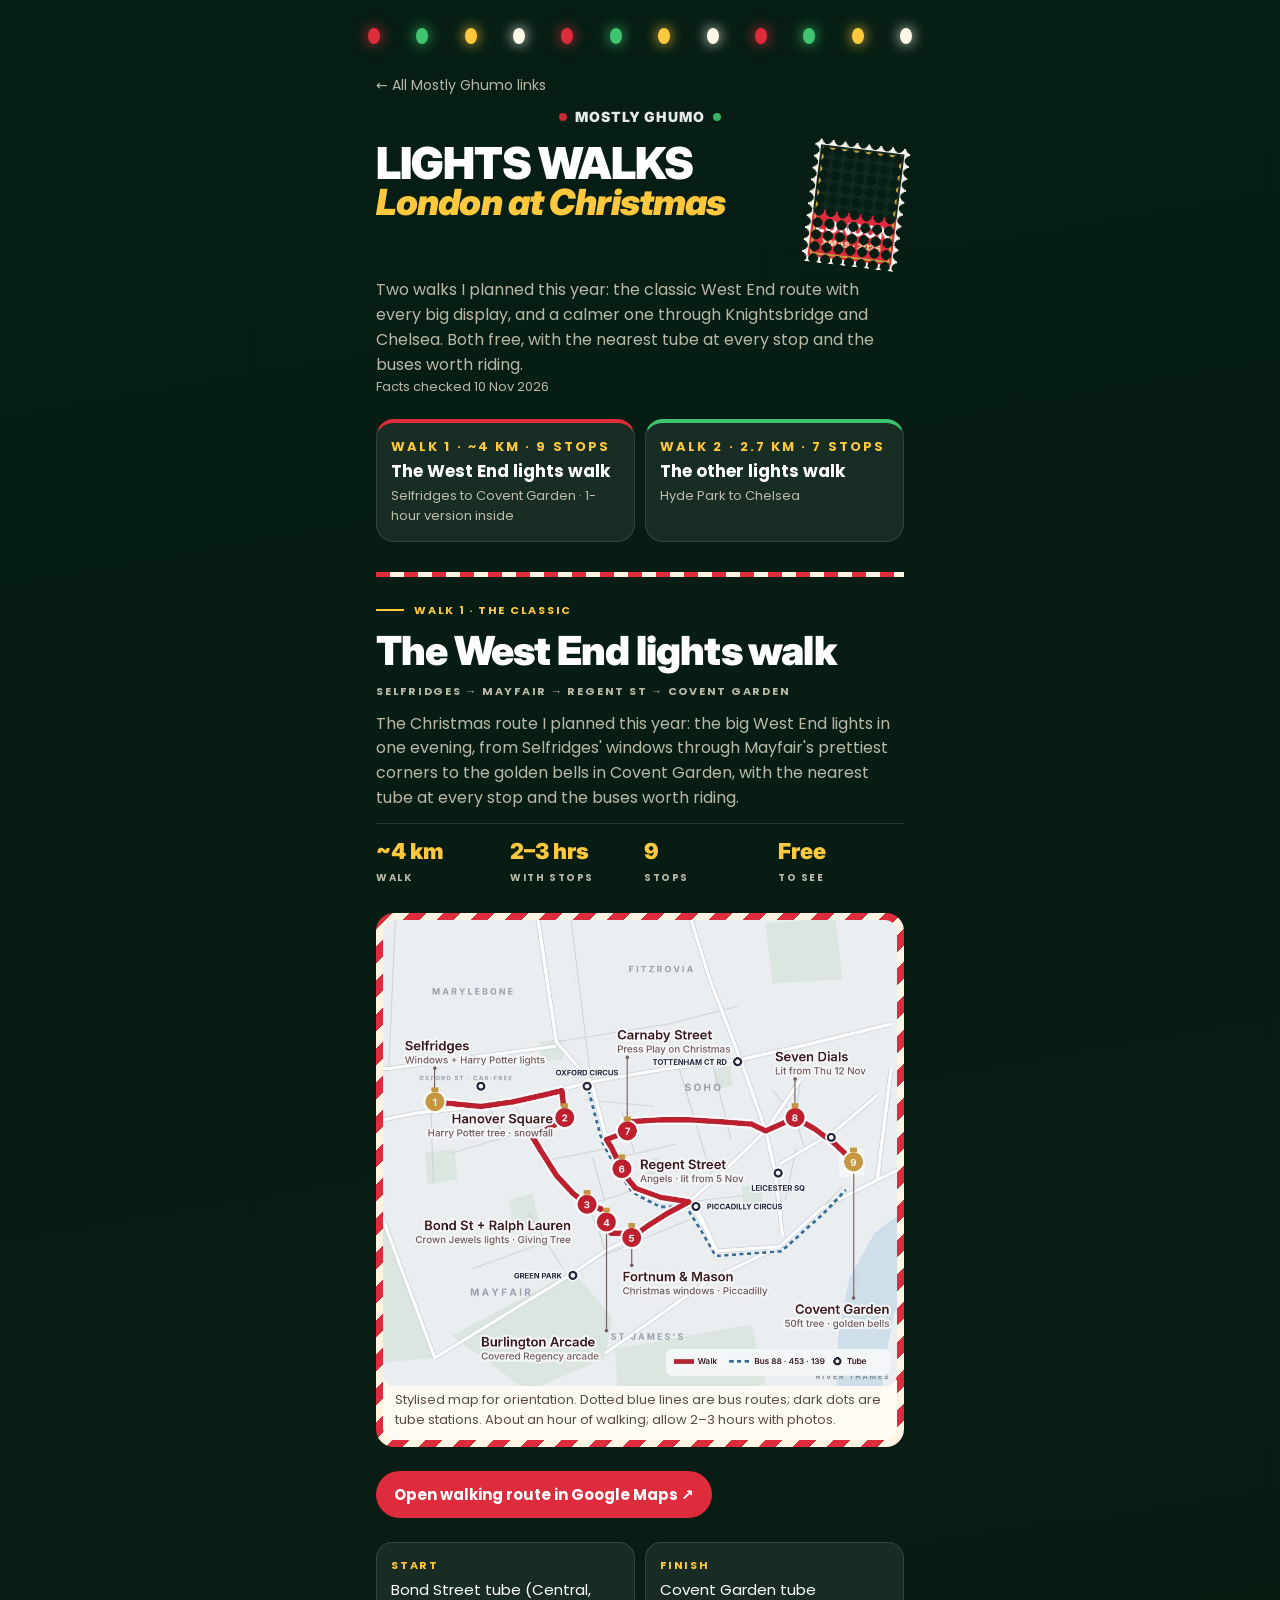
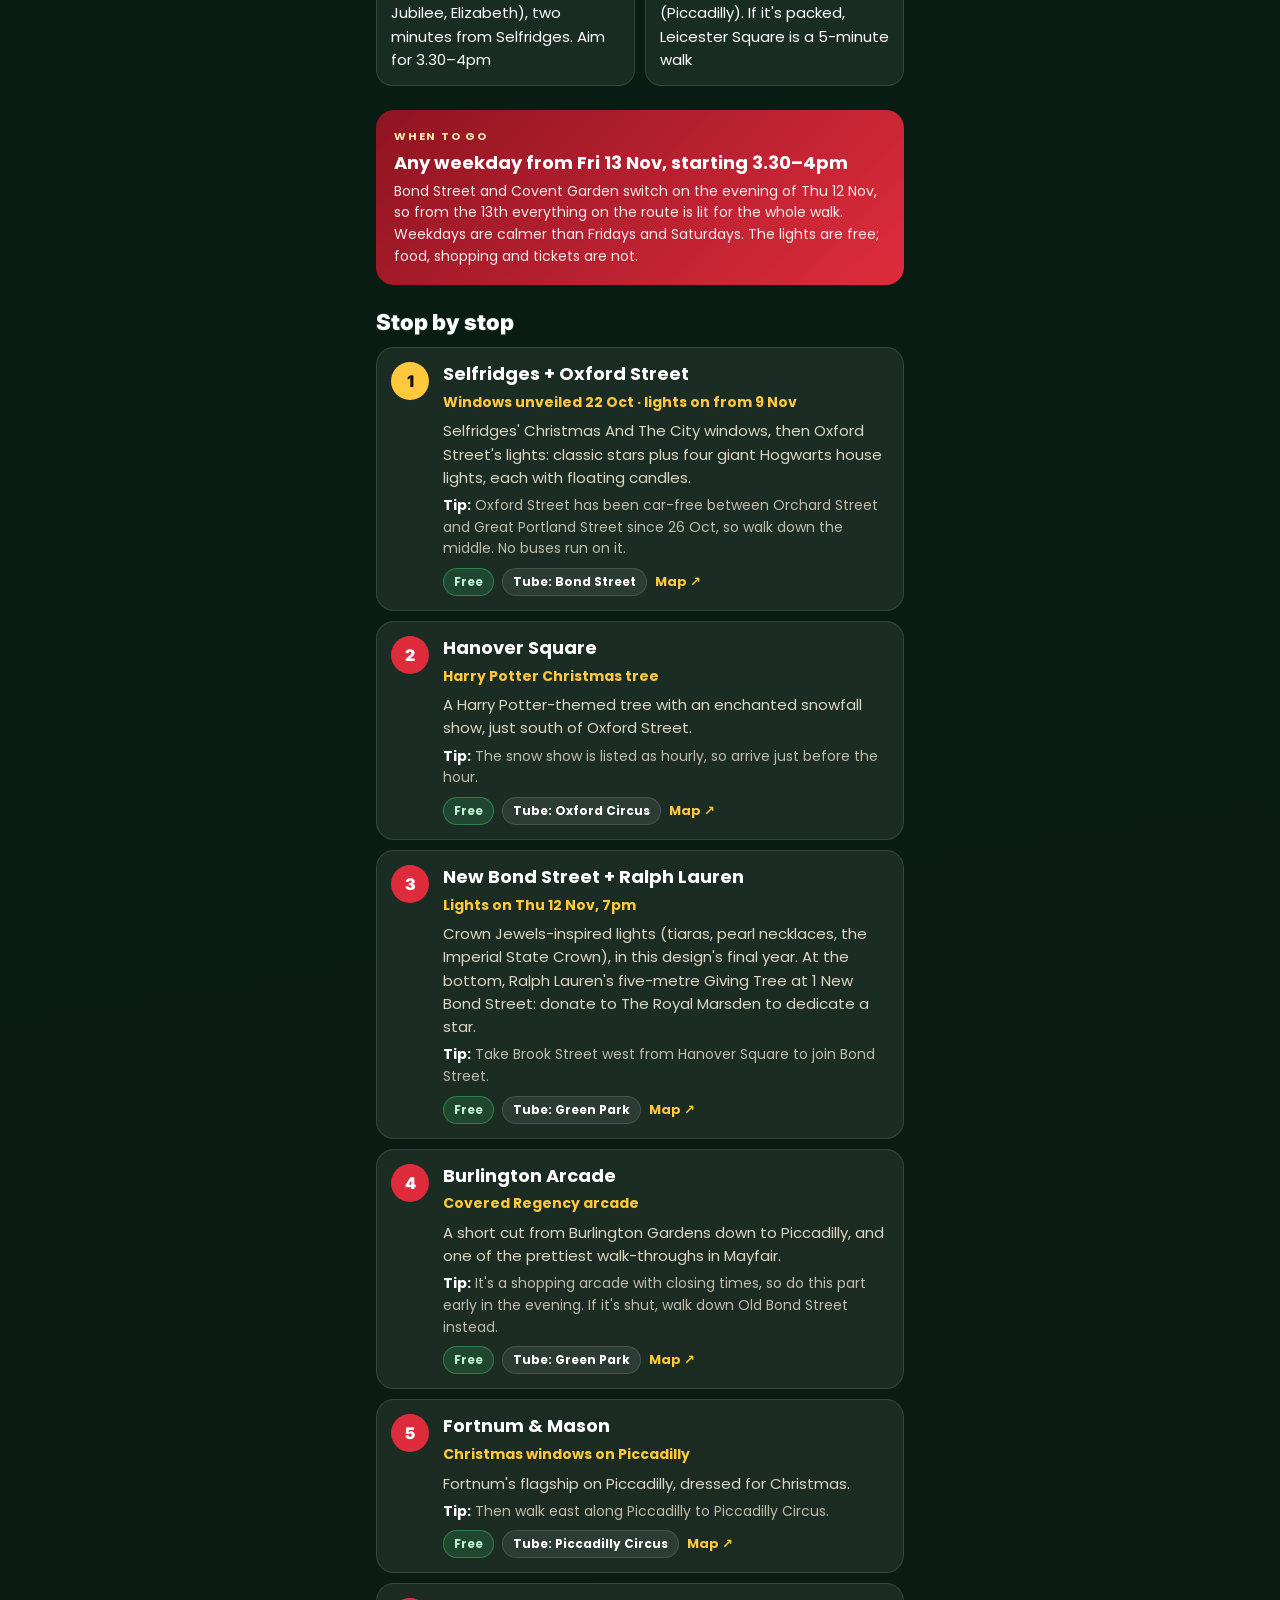
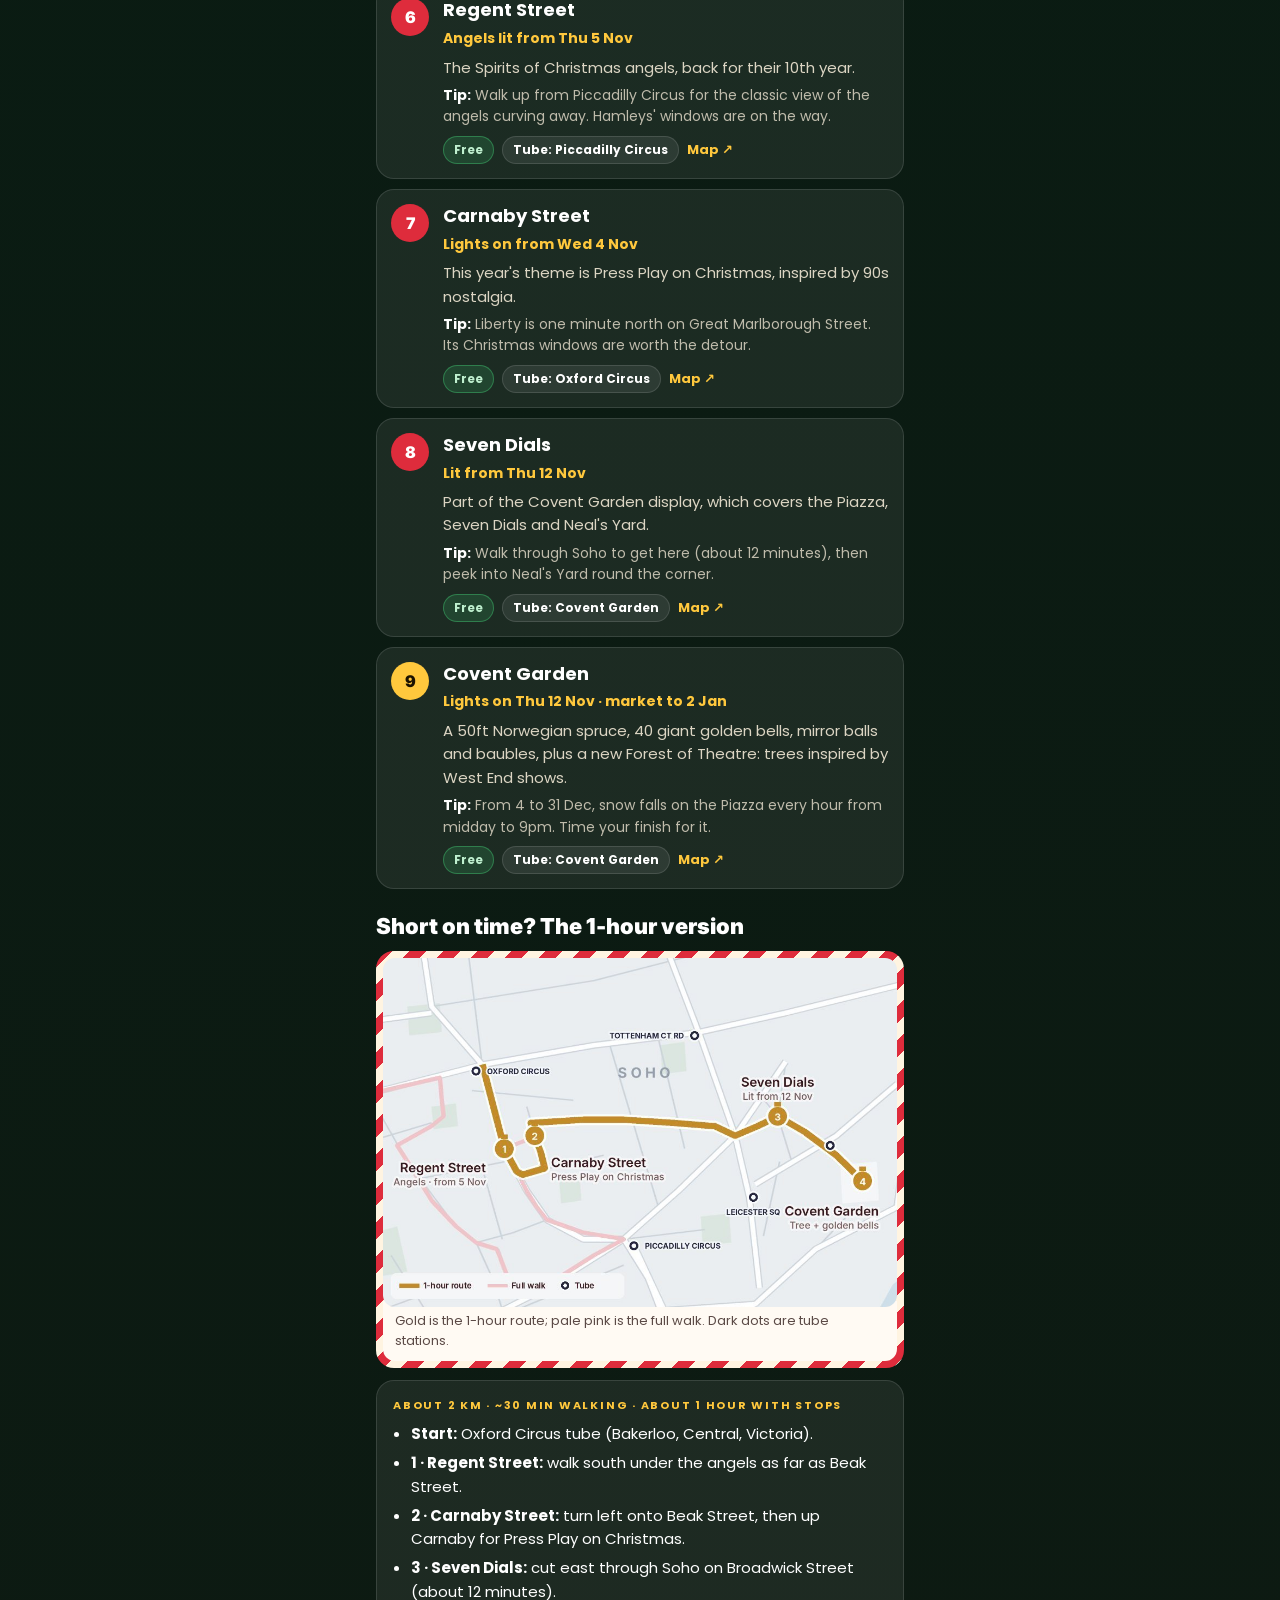
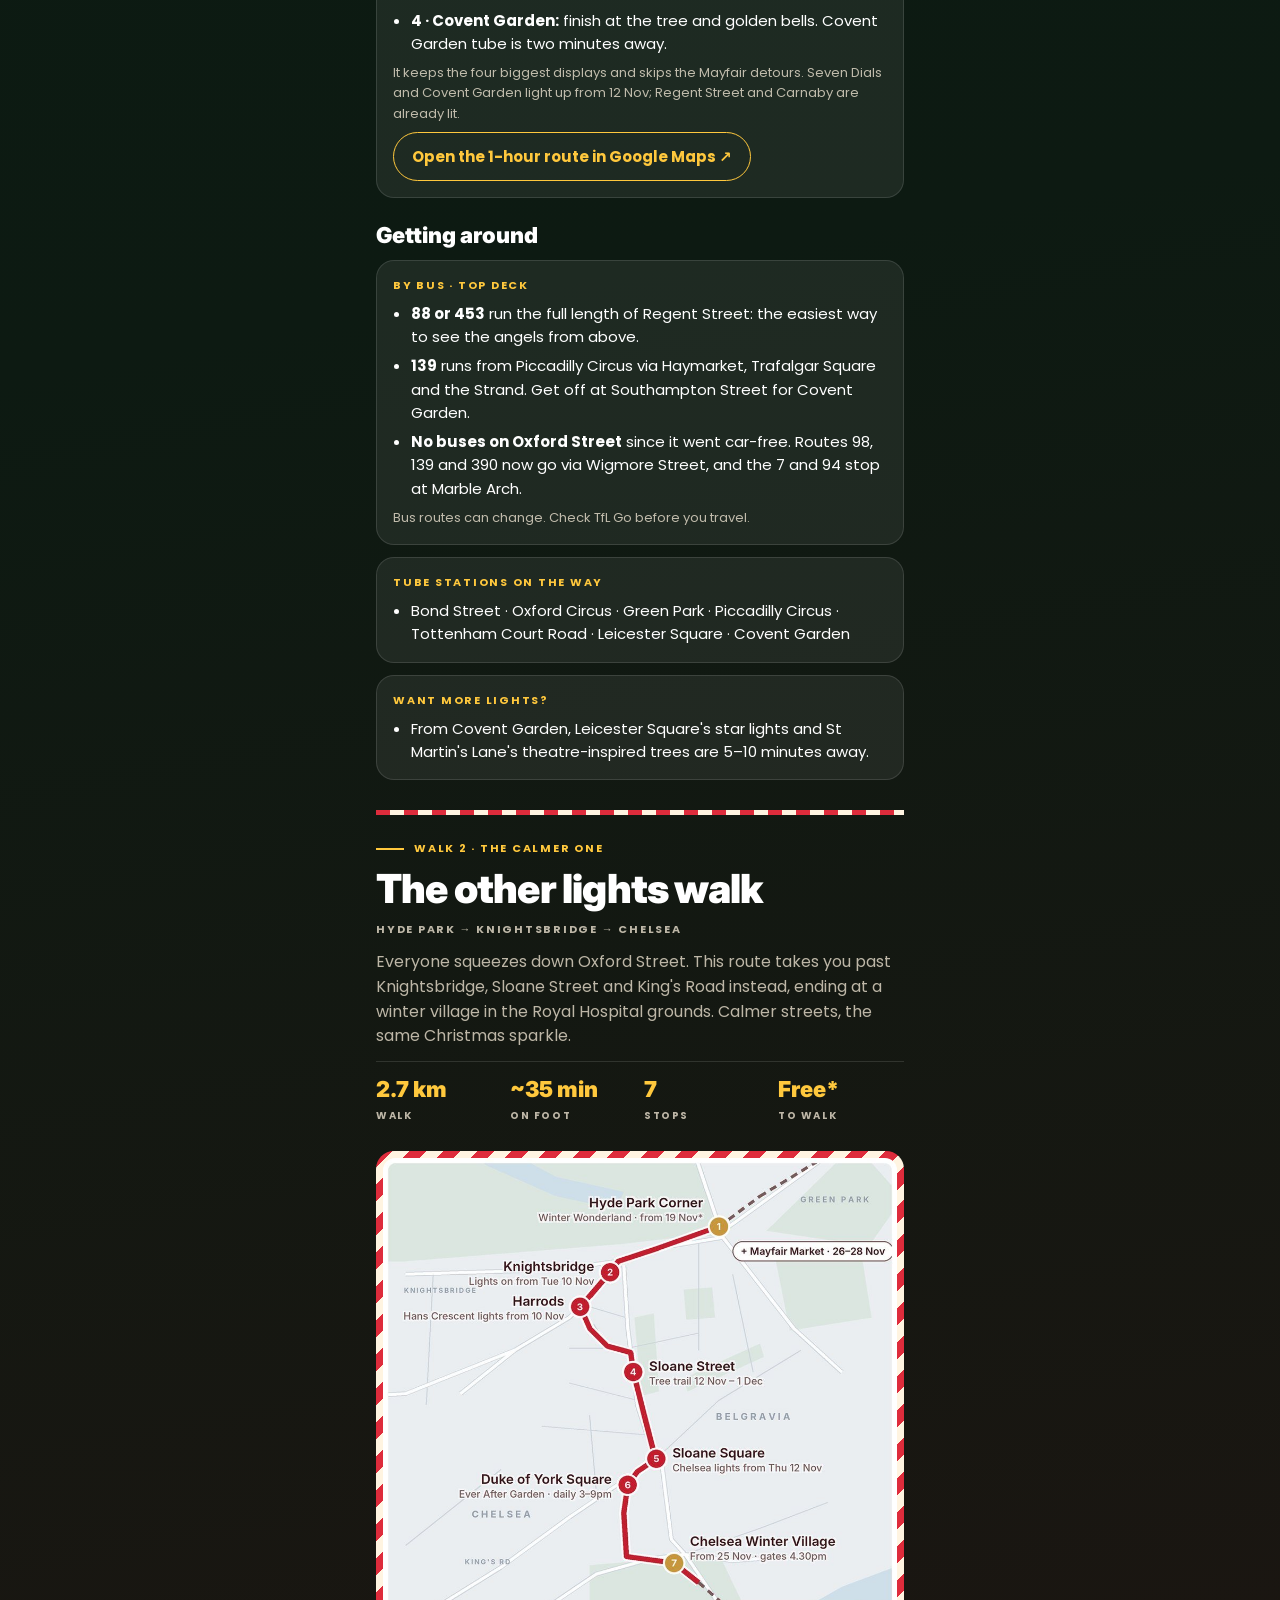
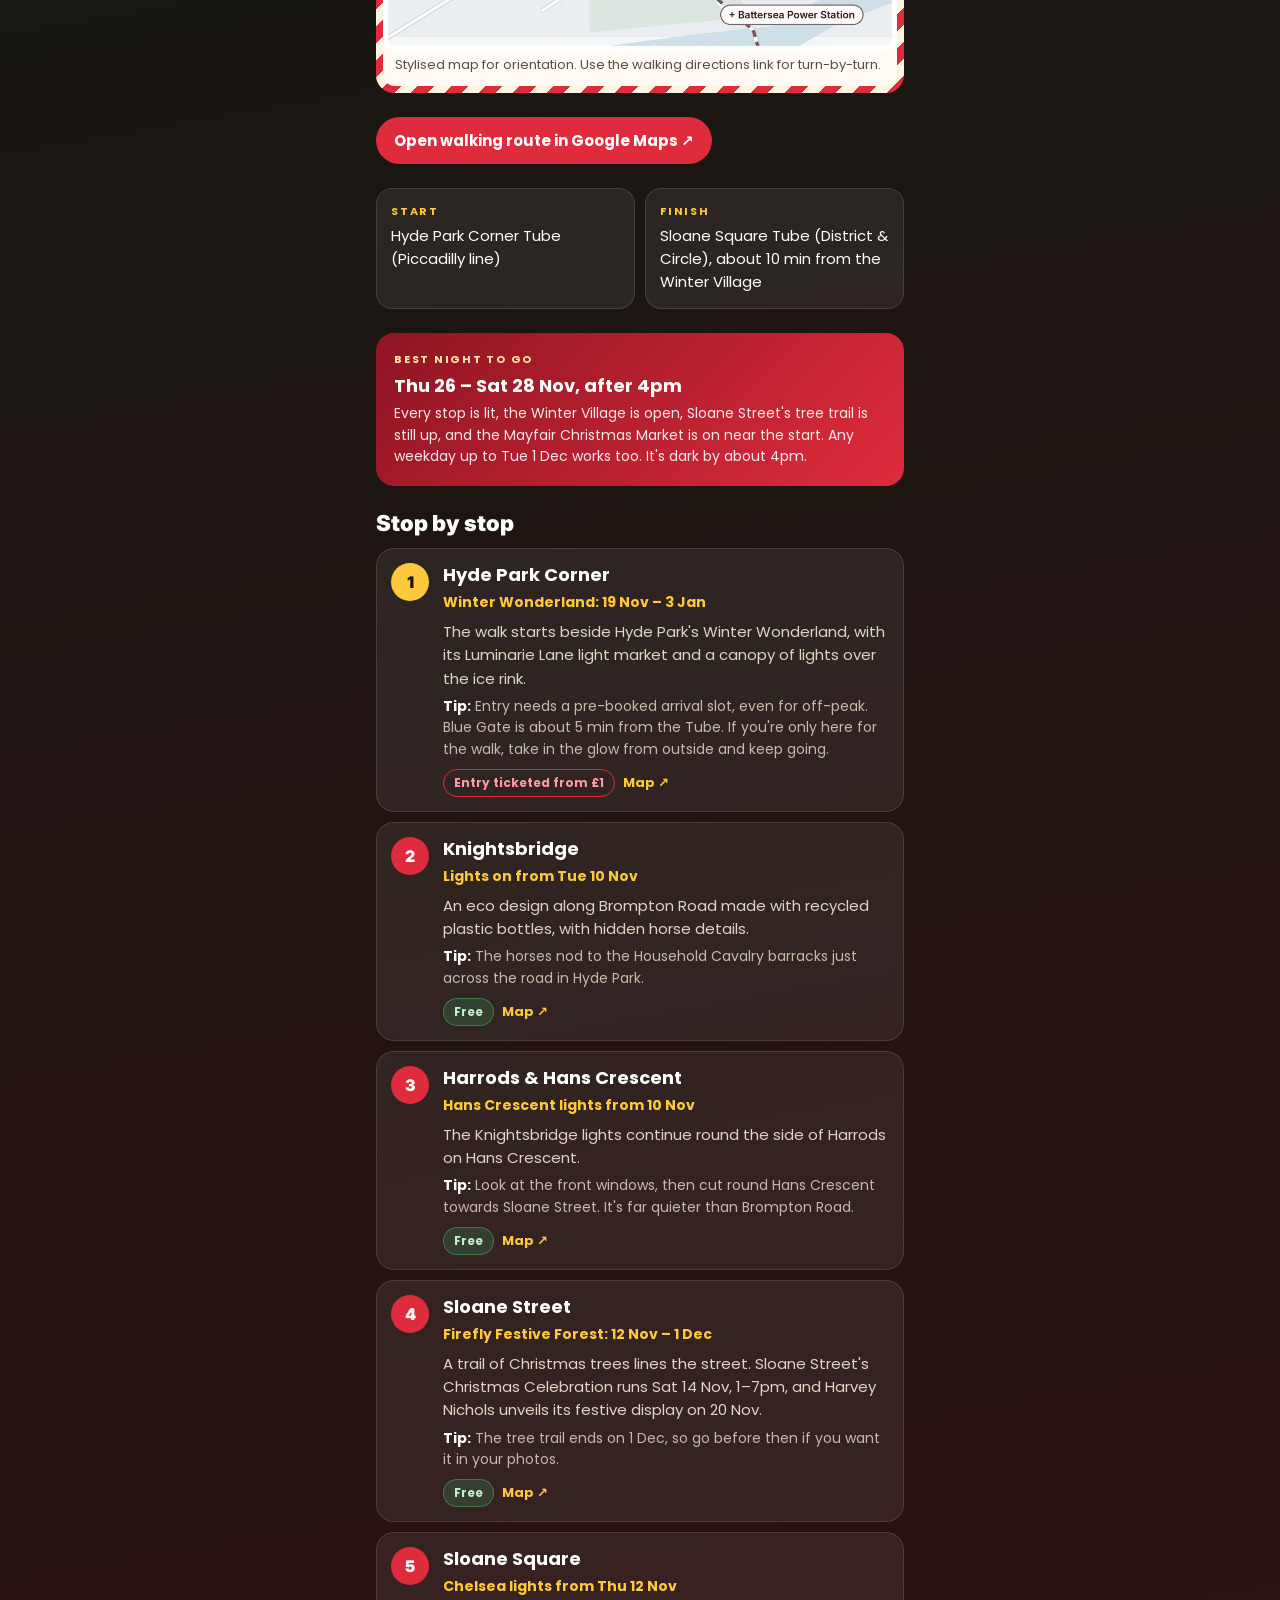
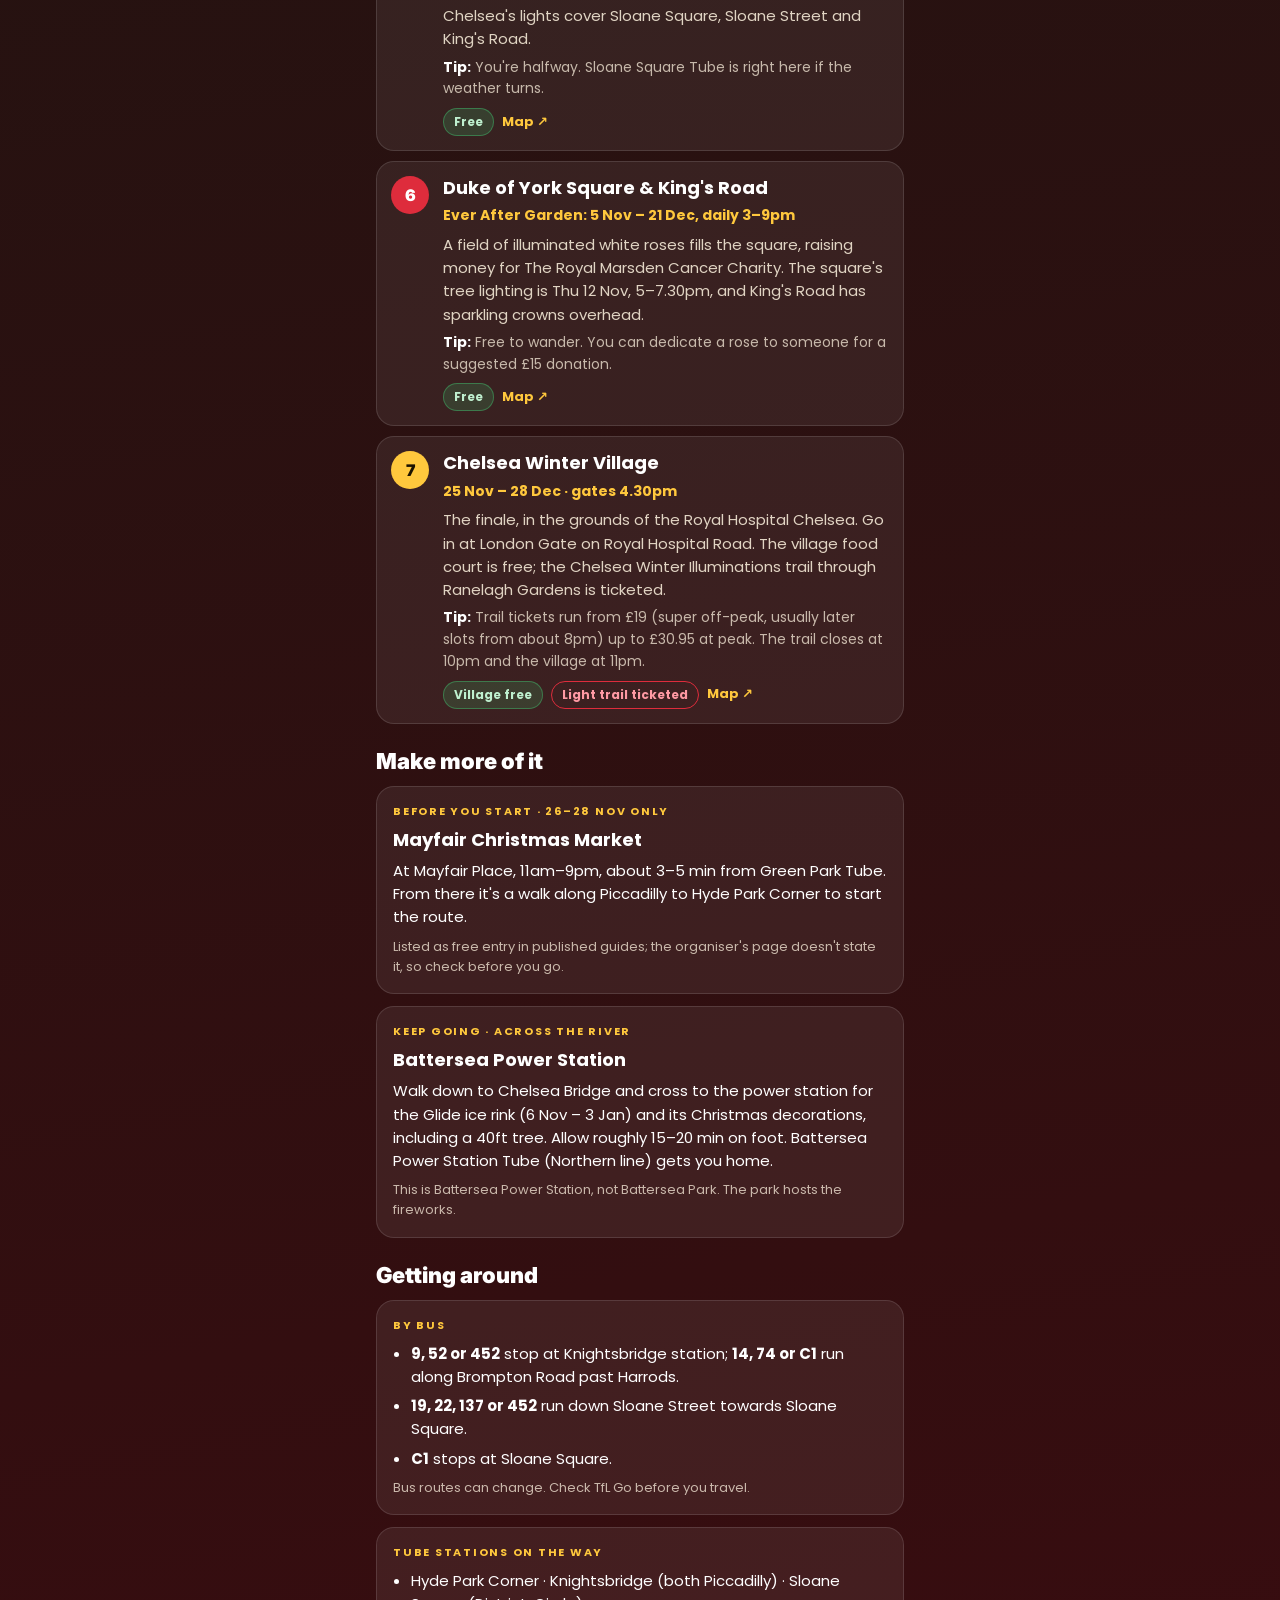
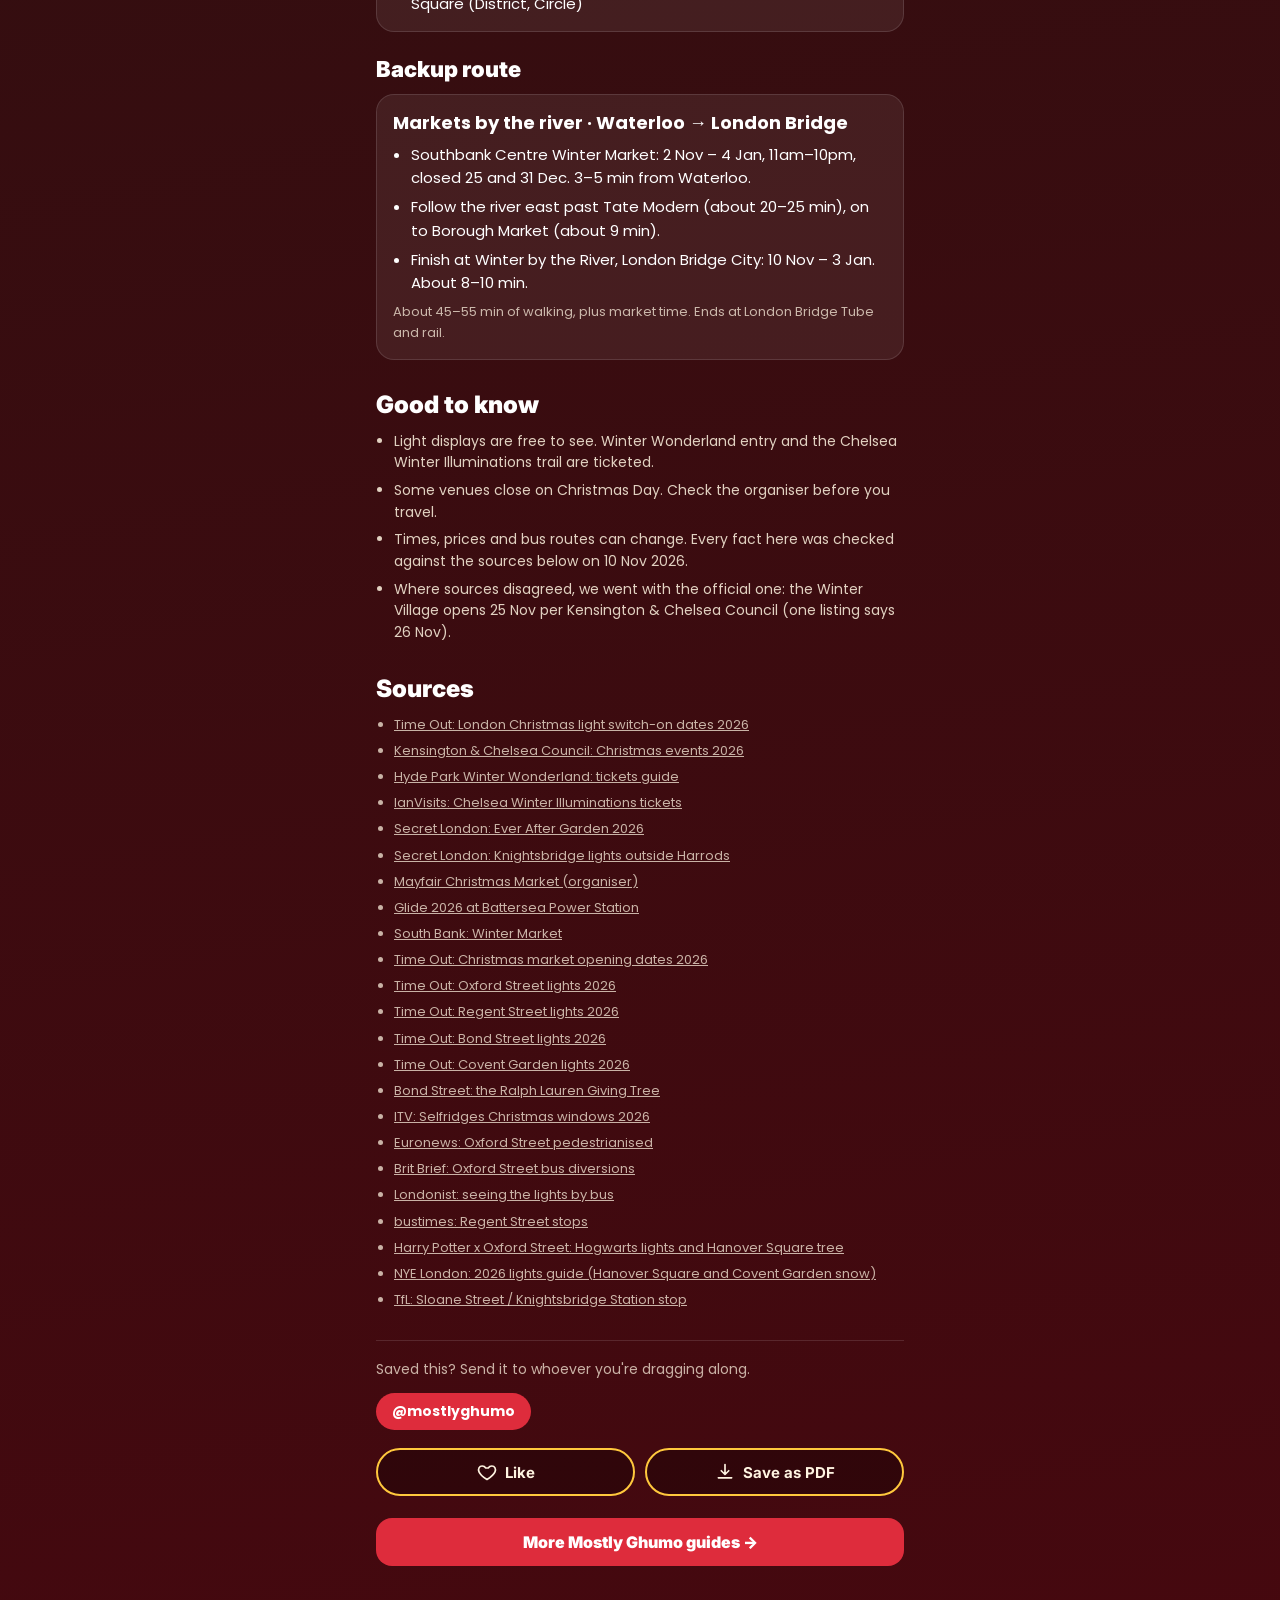
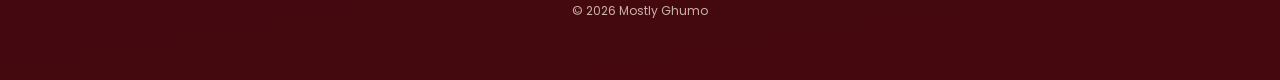
==== commit 23fcab97: "Add Like and Save as PDF buttons to guides Co-Authored-By: Claude Sonnet 5.5 <noreply@anthropic.com>" ====
--- a/london-christmas-lights/index.html
+++ b/london-christmas-lights/index.html
@@ -436,5 +436,6 @@
   <footer>© 2026 Mostly Ghumo</footer>
 </main>
 <script src="../assets/snow.js"></script>
+<script src="../assets/guide-actions.js" defer></script>
 </body>
 </html>
